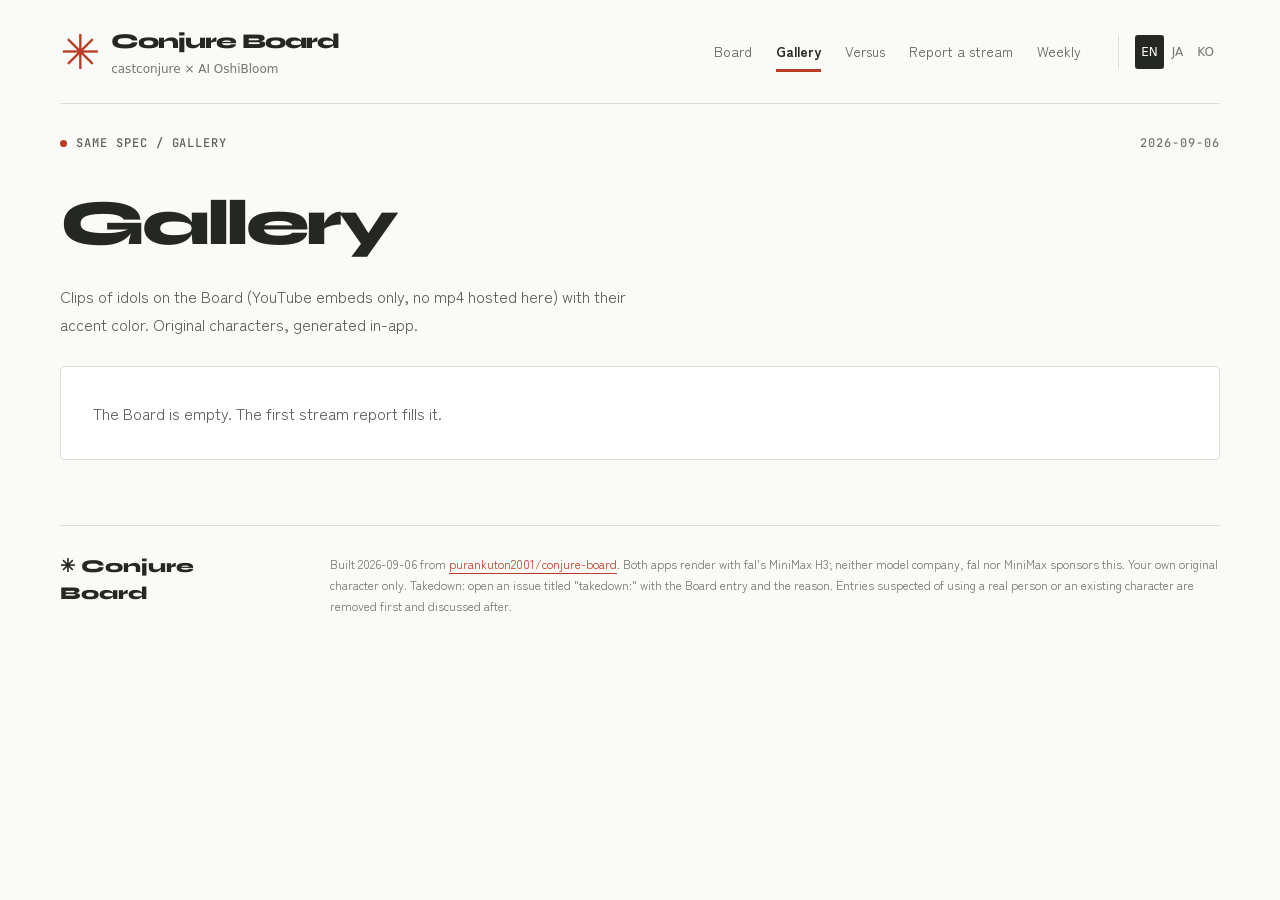
==== gallery.html @ 4c69f5da "Publish 2026-09-06 from same-spec 59777e3" ====
<!doctype html><html lang="en"><head><meta charset="utf-8"><meta name="viewport" content="width=device-width,initial-scale=1">
<title>Gallery · Conjure Board</title>
<link rel="stylesheet" href="https://fonts.googleapis.com/css2?family=Zen+Kaku+Gothic+New:wght@400;500;700&family=Syne:wght@600;800&family=JetBrains+Mono:wght@400;600&display=swap">
<link rel="stylesheet" href="assets/style.css"></head><body class="page-gallery"><a class="skip-link" href="#main"><span data-l="en" class="on">Skip to content</span><span data-l="ja">本文へ移動</span><span data-l="ko">본문으로 이동</span></a><div class="wrap">
<header class="top"><a class="brand" href="./"><span class="brand-mark" aria-hidden="true">✳</span><span>Conjure Board<small>castconjure × AI OshiBloom</small></span></a>
<nav class="main" aria-label="Main navigation"><a href="index.html"><span data-l="en" class="on">Board</span><span data-l="ja">Board</span><span data-l="ko">Board</span></a><a href="gallery.html" aria-current="page"><span data-l="en" class="on">Gallery</span><span data-l="ja">ギャラリー</span><span data-l="ko">갤러리</span></a><a href="versus.html"><span data-l="en" class="on">Versus</span><span data-l="ja">対決</span><span data-l="ko">대결</span></a><a href="report.html"><span data-l="en" class="on">Report a stream</span><span data-l="ja">配信を報告</span><span data-l="ko">방송 보고</span></a><a href="weekly.html"><span data-l="en" class="on">Weekly</span><span data-l="ja">週次</span><span data-l="ko">주간</span></a></nav>
<div class="lang" role="group" aria-label="Language"><button data-set="en" aria-pressed="true">EN</button><button data-set="ja">JA</button><button data-set="ko">KO</button></div></header>
<main id="main"><div class="page-label"><span class="status-dot" aria-hidden="true"></span> SAME SPEC / GALLERY<span class="edition">2026-09-06</span></div><h1>Gallery</h1><p class="lede">Clips of idols on the Board (YouTube embeds only, no mp4 hosted here) with their accent color. Original characters, generated in-app.</p><div class="empty"><span data-l="en" class="on">The Board is empty. The first stream report fills it.</span><span data-l="ja">Board はまだ空です。最初の stream report で埋まります。</span><span data-l="ko">Board가 아직 비어 있습니다. 첫 stream report로 채워집니다.</span></div></main>
<footer><a class="footer-brand" href="./">✳ Conjure Board</a><div>Built 2026-09-06 from <a href="https://github.com/purankuton2001/conjure-board">purankuton2001/conjure-board</a>. Both apps render with fal's MiniMax H3; neither model company, fal nor MiniMax sponsors this. Your own original character only. <span data-l="en" class="on">Takedown: open an issue titled &quot;takedown:&quot; with the Board entry and the reason. Entries suspected of using a real person or an existing character are removed first and discussed after.</span><span data-l="ja">取り下げ：Board の項目と理由を書いた「takedown:」issue を開いてください。実在人物や既存キャラの疑いがある項目は先に外し、議論は後で行います。</span><span data-l="ko">삭제 요청: Board 항목과 이유를 적은 &quot;takedown:&quot; 이슈를 열어 주세요. 실제 인물이나 기존 캐릭터 의심 항목은 먼저 내리고 나중에 논의합니다.</span></div></footer>
</div><script>
(function(){var k='same-spec-lang',L=Object.keys({"en":{"board":"Board","gallery":"Gallery","versus":"Versus","report":"Report a stream","weekly":"Weekly","tagline":"Two apps · one experiment · one Board","streamer":"Streamer","idol":"Idol","app":"App","streams":"Streams","reactions":"Reactions","views":"Views","median":"Median latency","tier":"Tier","month":"Month","reports":"Reports","cost":"Cost","emptyBoard":"The Board is empty. The first stream report fills it.","primaryNote":"Reactions are the primary metric: every reaction costs about $0.25 to generate, so it is hard to inflate. Views are the public applause.","monthly":"Monthly totals by app","tiers":"Tiers","encore":"Encore of the month","pending":"pending review","takedown":"Takedown: open an issue titled \"takedown:\" with the Board entry and the reason. Entries suspected of using a real person or an existing character are removed first and discussed after.","skip":"Skip to content","explore":"Explore the experiment","experimentNote":"One specification. Two open-source AI VTuber apps.","acceptedOnly":"Reviewed streams only","firstStage":"The stage is yours.","noMonthly":"Monthly totals will appear after the first accepted stream."},"ja":{"board":"Board","gallery":"ギャラリー","versus":"対決","report":"配信を報告","weekly":"週次","tagline":"2 つのアプリ · 1 つの実験 · 1 つの Board","streamer":"配信者","idol":"推し","app":"アプリ","streams":"配信","reactions":"反応数","views":"再生数","median":"中央値レイテンシ","tier":"ティア","month":"月","reports":"報告","cost":"費用","emptyBoard":"Board はまだ空です。最初の stream report で埋まります。","primaryNote":"主指標は反応数。反応 1 本の生成に約 $0.25 かかるので水増ししにくい。再生数は外向きの称賛。","monthly":"月別・アプリ別の合計","tiers":"ティア","encore":"今月の Encore","pending":"確認待ち","takedown":"取り下げ：Board の項目と理由を書いた「takedown:」issue を開いてください。実在人物や既存キャラの疑いがある項目は先に外し、議論は後で行います。","skip":"本文へ移動","explore":"実験について見る","experimentNote":"同じ仕様書から生まれた、2つのオープンソース AI VTuber アプリ。","acceptedOnly":"確認済みの配信を掲載","firstStage":"最初のステージは、あなたから。","noMonthly":"最初の配信が承認されると、月別の集計が表示されます。"},"ko":{"board":"Board","gallery":"갤러리","versus":"대결","report":"방송 보고","weekly":"주간","tagline":"앱 2개 · 실험 1개 · Board 1개","streamer":"스트리머","idol":"아이돌","app":"앱","streams":"방송","reactions":"반응 수","views":"조회수","median":"중앙값 지연","tier":"티어","month":"월","reports":"보고","cost":"비용","emptyBoard":"Board가 아직 비어 있습니다. 첫 stream report로 채워집니다.","primaryNote":"주요 지표는 반응 수입니다. 반응 1개 생성에 약 $0.25가 들어 부풀리기 어렵습니다. 조회수는 외부의 박수입니다.","monthly":"월별·앱별 합계","tiers":"티어","encore":"이달의 Encore","pending":"검토 대기","takedown":"삭제 요청: Board 항목과 이유를 적은 \"takedown:\" 이슈를 열어 주세요. 실제 인물이나 기존 캐릭터 의심 항목은 먼저 내리고 나중에 논의합니다.","skip":"본문으로 이동","explore":"실험 살펴보기","experimentNote":"하나의 명세서. 두 개의 오픈 소스 AI VTuber 앱.","acceptedOnly":"검토된 방송만 표시","firstStage":"첫 무대의 주인공이 되어보세요.","noMonthly":"첫 방송이 승인되면 월별 합계가 표시됩니다."}});function set(l){if(L.indexOf(l)<0)l='en';document.documentElement.lang=l;try{localStorage.setItem(k,l)}catch(e){}document.querySelectorAll('[data-l]').forEach(function(e){e.classList.toggle('on',e.dataset.l===l)});document.querySelectorAll('[data-set]').forEach(function(b){b.setAttribute('aria-pressed',b.dataset.set===l)})}
var s=null;try{s=localStorage.getItem(k)}catch(e){}if(!s){var n=(navigator.language||'en').slice(0,2);s=L.indexOf(n)>=0?n:'en'}set(s);document.querySelectorAll('[data-set]').forEach(function(b){b.addEventListener('click',function(){set(b.dataset.set)})})})();
</script></body></html>
---- assets/style.css ----
:root{--bg:#fafaf8;--panel:#fff;--panel-2:#f0f0eb;--ink:#252722;--ink-2:#5c6058;--mut:#72766e;--line:#dddfd7;--acc:#b93c24;--acc-ink:#fff;--acc-soft:#f9ebe5;--ok:#3e7151;--warn:#986318;--pink:#9e4687;--gold:#846323;color-scheme:light}
*{box-sizing:border-box}html{scroll-behavior:smooth}body{margin:0;background:var(--bg);color:var(--ink);font:16px/1.75 "Zen Kaku Gothic New","Hiragino Sans","Noto Sans JP","Noto Sans KR",system-ui,sans-serif}a{color:var(--acc);text-underline-offset:4px}a:hover{color:var(--ink)}button,a{-webkit-tap-highlight-color:transparent}a:focus-visible,button:focus-visible{outline:3px solid var(--acc);outline-offset:5px}.wrap{max-width:1256px;margin:0 auto;padding:0 48px 36px}.skip-link{position:absolute;top:-80px;left:20px;background:var(--ink);color:white;padding:10px 20px;z-index:10}.skip-link:focus{top:10px}
header.top{display:flex;align-items:center;gap:26px;min-height:104px;border-bottom:1px solid var(--line)}.brand{display:flex;align-items:center;gap:12px;font-family:Syne,system-ui,sans-serif;font-weight:800;font-size:21px;letter-spacing:-.05em;text-decoration:none;color:var(--ink);white-space:nowrap}.brand-mark{font:48px/1 system-ui;color:var(--acc)}.brand small{display:block;font:500 12px/1.6 system-ui;color:var(--mut);letter-spacing:0}.main{display:flex;gap:2px;margin-left:auto}.main a{position:relative;padding:10px 11px;text-decoration:none;color:var(--ink-2);font-size:14px;white-space:nowrap}.main a[aria-current]{color:var(--ink);font-weight:700}.main a[aria-current]:after{content:"";position:absolute;bottom:2px;left:11px;right:11px;height:3px;background:var(--acc)}.main a:hover{background:var(--panel-2)}.lang{display:flex;gap:2px;border-left:1px solid var(--line);padding-left:16px}.lang button{font:500 12px/1.5 system-ui;border:0;background:none;color:var(--mut);padding:8px 6px;cursor:pointer;border-radius:3px}.lang button[aria-pressed=true]{background:var(--ink);color:white}.page-label{display:flex;align-items:center;gap:9px;margin:30px 0 36px;font:500 12px/1.5 "JetBrains Mono",monospace;letter-spacing:.08em;color:var(--ink-2)}.status-dot{width:7px;height:7px;background:var(--acc);border-radius:50%}.edition{margin-left:auto;color:var(--mut)}
h1{font-family:Syne,"Zen Kaku Gothic New",sans-serif;font-size:clamp(36px,5vw,64px);font-weight:800;letter-spacing:-.055em;line-height:1.12;margin:0 0 22px;max-width:950px;text-wrap:balance}.lede{color:var(--ink-2);font-size:16px;max-width:72ch;margin:0 0 28px}.board-intro{display:grid;grid-template-columns:1.25fr 1fr;gap:80px;align-items:center;margin:0 0 40px}.eyebrow{font-size:14px;font-weight:500;margin:0 0 16px;color:var(--ink-2)}.board-intro h1{font-size:clamp(64px,7.5vw,100px);line-height:.98;letter-spacing:-.07em;margin-bottom:22px}.title-star{display:inline-block;color:var(--acc);font-family:system-ui;margin-left:15px;font-size:.75em;vertical-align:top}.title-dot{color:var(--acc)}.board-intro .lede{max-width:49ch;font-size:15px}.hero-actions{display:flex;align-items:center;gap:24px;flex-wrap:wrap}.btn{display:inline-flex;align-items:center;justify-content:space-between;gap:24px;background:var(--acc);color:white;padding:12px 19px;border-radius:4px;text-decoration:none;font-size:14px;font-weight:700;transition:background .15s,transform .15s}.btn:hover{background:var(--ink);color:white;transform:translateY(-2px)}.text-link{font-size:14px;font-weight:700;text-decoration:none}.experiment-card{background:#e9eadf;border:1px solid #d9dccf;border-radius:6px;padding:25px 28px;position:relative;overflow:hidden}.experiment-card:before{content:"";position:absolute;inset:0;background-image:linear-gradient(#56603b0b 1px,transparent 1px),linear-gradient(90deg,#56603b0b 1px,transparent 1px);background-size:25px 25px;pointer-events:none}.experiment-card>*{position:relative}.experiment-top{display:flex;justify-content:space-between;font:12px/1.5 "JetBrains Mono",monospace;letter-spacing:.1em}.app-pair{display:flex;flex-direction:column;align-items:center;justify-content:center;padding:35px 0;font:800 clamp(23px,2.8vw,35px)/1.3 Syne,sans-serif;letter-spacing:-.035em}.pair-cross{font:400 60px/1.15 Syne,sans-serif;color:var(--acc)}.experiment-bottom{border-top:1px solid #cbd0bd;padding-top:17px;display:flex;align-items:center;gap:18px;font-size:14px;color:#545b49}.experiment-bottom a{margin-left:auto;font-size:26px;text-decoration:none}.stats{display:grid;grid-template-columns:repeat(4,1fr);border-block:1px solid var(--line);padding:22px 0;margin-bottom:34px}.stats>div{border-right:1px solid var(--line);padding:0 28px}.stats>div:first-child{padding-left:0}.stats>div:last-child{border-right:0}.stats span{font-size:14px;color:var(--ink-2)}.stats strong{display:block;font:600 34px/1.35 "JetBrains Mono",monospace;margin-top:6px;letter-spacing:-.055em}
h2{font-family:Syne,"Zen Kaku Gothic New",sans-serif;font-size:23px;letter-spacing:-.025em;margin:42px 0 18px;padding-top:23px;border-top:1px solid var(--line);line-height:1.4}h3{font-size:18px;margin:25px 0 10px}.section-heading{display:flex;justify-content:space-between;align-items:center;gap:16px;margin-bottom:17px}.section-heading h2{padding:0;margin:0;border:0}.section-note{font-size:12px;color:var(--mut)}.empty{display:flex;align-items:center;gap:24px;border:1px solid var(--line);background:var(--panel);border-radius:5px;padding:32px;color:var(--ink-2)}.empty-symbol{font:52px/1 system-ui;color:#9ba58b}.empty strong{font-size:18px;color:var(--ink)}.empty p{font-size:14px;margin:5px 0 0}.empty .text-link{margin-left:auto;white-space:nowrap}.quiet-state{background:var(--panel-2);border-radius:4px;padding:18px 22px;color:var(--ink-2);font-size:14px}.mut{color:var(--mut);font-size:14px}.tbl{overflow-x:auto;border:1px solid var(--line);border-radius:5px;background:var(--panel);margin:18px 0 25px}table{width:100%;border-collapse:collapse;font-size:14px}th,td{text-align:left;padding:15px 18px;border-bottom:1px solid var(--line);vertical-align:top}th{font-size:12px;font-weight:600;letter-spacing:.04em;color:var(--ink-2);background:var(--panel-2);white-space:nowrap}tbody tr:last-child td{border-bottom:0}tbody tr:hover{background:#fafaf6}td.num,th.num{text-align:right;font-variant-numeric:tabular-nums;white-space:nowrap}td.num{font-family:"JetBrains Mono",monospace;font-size:13px}.pill{display:inline-block;font-size:12px;padding:2px 9px;border-radius:4px;border:1px solid var(--line);color:var(--ink-2);margin:2px 4px 2px 0;white-space:nowrap}.pill.castconjure{background:var(--acc-soft);border-color:transparent;color:var(--acc)}.pill.ai-oshibloom{background:#f5eaf1;border-color:transparent;color:var(--pink)}.pill.tier{color:var(--gold);background:#f9f3df;border-color:transparent}.pill.pin{background:var(--acc-soft);border-color:transparent}
.tiers{display:grid;grid-template-columns:1fr 1fr;gap:16px}.tier{display:grid;grid-template-columns:34px 1fr;gap:12px;background:var(--panel);border:1px solid var(--line);border-radius:5px;padding:25px;font-size:14px}.tier-number{font:500 13px/1.7 "JetBrains Mono",monospace;color:var(--acc)}.tier .name{font-family:Syne,sans-serif;font-weight:800;font-size:20px;line-height:1.4}.tier .name small{display:block;font:400 13px/1.6 "Zen Kaku Gothic New",system-ui;color:var(--mut);margin-top:3px}.tier>div:last-child{grid-column:2;color:var(--ink-2)}.tier b{font-size:12px;color:var(--ink);text-transform:uppercase;margin-right:6px}.grid{display:grid;grid-template-columns:repeat(auto-fit,minmax(min(100%,300px),1fr));gap:22px}.card{background:var(--panel);border:1px solid var(--line);border-top:3px solid var(--card-accent,var(--acc));border-radius:5px;padding:25px;font-size:16px}.card>b{display:block;font:800 25px/1.5 Syne,sans-serif;margin-bottom:14px}.card .yt{aspect-ratio:16/9;width:100%;border:0;border-radius:4px;margin:18px 0}.card .mut{font-size:14px}.callout{border-left:3px solid var(--acc);background:var(--acc-soft);padding:18px 22px;border-radius:0 4px 4px 0;margin:24px 0;font-size:14px}.callout.warn{border-left-color:var(--warn);background:#f6f0df}code{font-family:"JetBrains Mono",monospace;background:var(--panel-2);padding:.12em .4em;border-radius:3px;font-size:.85em;overflow-wrap:anywhere}pre{background:var(--ink);color:white;padding:20px;border-radius:5px;overflow-x:auto;font-size:14px;white-space:pre-wrap}pre code{background:none;padding:0;color:inherit}dl.kv{display:grid;grid-template-columns:150px 1fr;gap:0;font-size:16px;border:1px solid var(--line);border-radius:5px;background:var(--panel);padding:8px 24px}dl.kv dt,dl.kv dd{padding:15px 0;border-bottom:1px solid var(--line)}dl.kv dt{font:500 13px/1.9 "JetBrains Mono",monospace;color:var(--ink-2)}dl.kv dd{margin:0}dl.kv dt:nth-last-child(2),dl.kv dd:last-child{border:0}footer{display:grid;grid-template-columns:220px 1fr;gap:50px;color:var(--mut);font-size:12px;border-top:1px solid var(--line);padding-top:27px;margin-top:65px}.footer-brand{font:800 18px/1.5 Syne,sans-serif;text-decoration:none;color:var(--ink)}[data-l]{display:none}[data-l].on{display:inline}
@media(min-width:1000px){.page-board .board-intro{min-height:375px}}@media(max-width:1050px){.wrap{padding-inline:28px}header.top{flex-wrap:wrap;gap:12px;padding:20px 0}.main{order:3;width:100%;margin:0}.lang{margin-left:auto}.board-intro{gap:35px}.brand small{font-size:12px}}@media(max-width:650px){.wrap{padding-inline:20px}header.top{padding-top:16px}.brand{font-size:18px}.brand-mark{font-size:36px}.lang{padding-left:8px}.main{justify-content:space-between;gap:0}.main a{font-size:12px;padding:10px 5px;white-space:normal}.main a[aria-current]:after{left:5px;right:5px}.page-label{margin:22px 0 27px;font-size:12px}.board-intro{grid-template-columns:1fr;gap:26px;margin-bottom:28px}.board-intro h1{font-size:70px}.board-intro .lede{font-size:16px}.experiment-card{padding:20px}.app-pair{padding:24px 0;font-size:29px}.stats{grid-template-columns:1fr 1fr;gap:24px 0}.stats>div{padding:0 18px}.stats>div:nth-child(odd){padding-left:0}.stats>div:nth-child(2){border:0}.stats strong{font-size:29px}.empty{flex-wrap:wrap;gap:14px;padding:23px}.empty-symbol{font-size:35px}.empty>div{flex:1;min-width:180px}.empty .text-link{margin:6px 0 0}.tiers{grid-template-columns:1fr}.tier{padding:22px}th,td{padding:12px 14px}.section-note{font-size:12px;text-align:right}dl.kv{grid-template-columns:1fr;padding:10px 20px}dl.kv dt{border:0;padding:12px 0 0}dl.kv dd{padding:4px 0 14px}footer{grid-template-columns:1fr;gap:15px;margin-top:45px}h1{font-size:36px}h2{font-size:22px}}
@media(prefers-reduced-motion:reduce){html{scroll-behavior:auto}*,*:before,*:after{transition:none!important}}
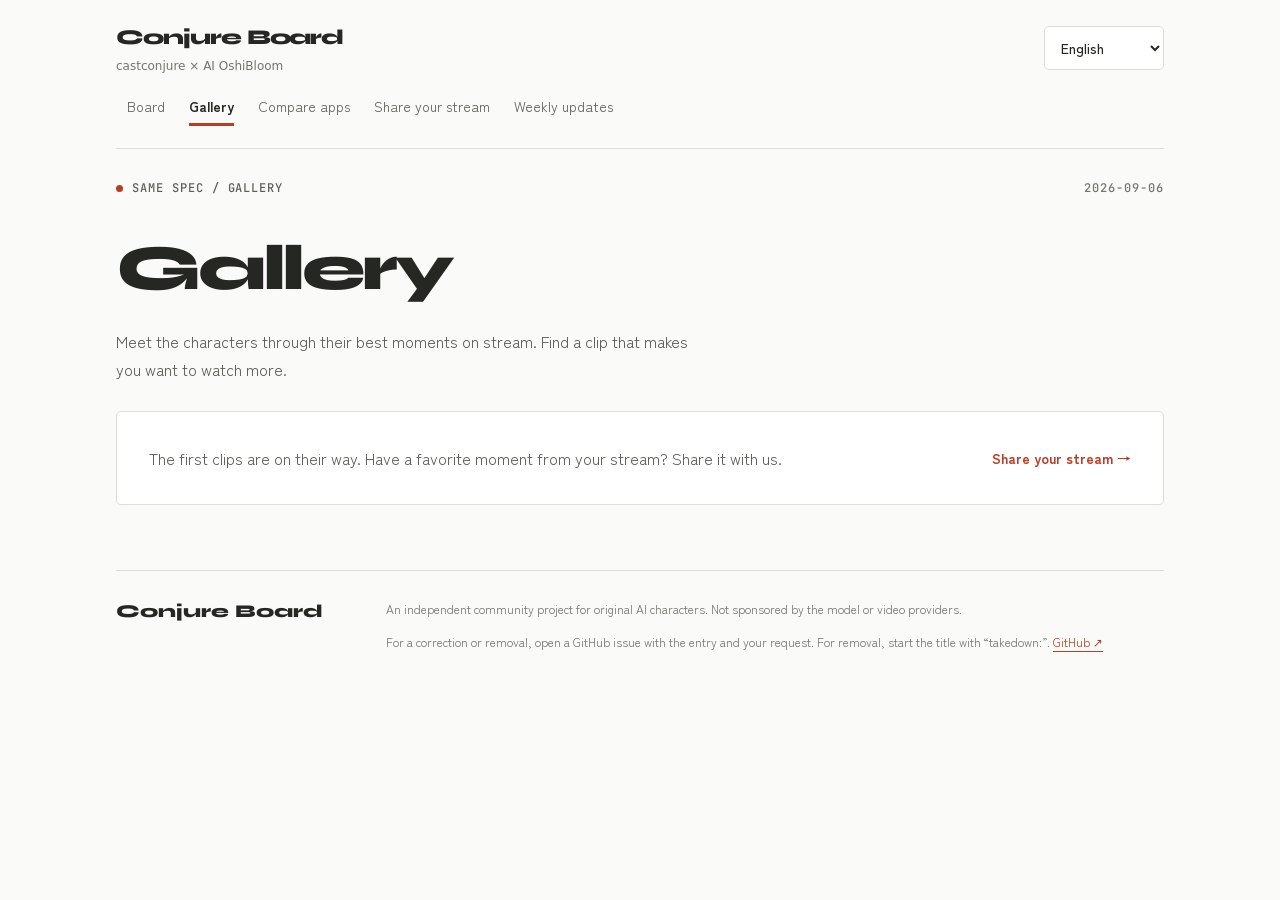
==== commit 7949930d: "Publish 2026-09-06 from same-spec bc55cb6" ====
--- a/gallery.html
+++ b/gallery.html
@@ -1,13 +1,10 @@
 <!doctype html><html lang="en"><head><meta charset="utf-8"><meta name="viewport" content="width=device-width,initial-scale=1">
 <title>Gallery · Conjure Board</title>
 <link rel="stylesheet" href="https://fonts.googleapis.com/css2?family=Zen+Kaku+Gothic+New:wght@400;500;700&family=Syne:wght@600;800&family=JetBrains+Mono:wght@400;600&display=swap">
-<link rel="stylesheet" href="assets/style.css"></head><body class="page-gallery"><a class="skip-link" href="#main"><span data-l="en" class="on">Skip to content</span><span data-l="ja">本文へ移動</span><span data-l="ko">본문으로 이동</span></a><div class="wrap">
-<header class="top"><a class="brand" href="./"><span class="brand-mark" aria-hidden="true">✳</span><span>Conjure Board<small>castconjure × AI OshiBloom</small></span></a>
-<nav class="main" aria-label="Main navigation"><a href="index.html"><span data-l="en" class="on">Board</span><span data-l="ja">Board</span><span data-l="ko">Board</span></a><a href="gallery.html" aria-current="page"><span data-l="en" class="on">Gallery</span><span data-l="ja">ギャラリー</span><span data-l="ko">갤러리</span></a><a href="versus.html"><span data-l="en" class="on">Versus</span><span data-l="ja">対決</span><span data-l="ko">대결</span></a><a href="report.html"><span data-l="en" class="on">Report a stream</span><span data-l="ja">配信を報告</span><span data-l="ko">방송 보고</span></a><a href="weekly.html"><span data-l="en" class="on">Weekly</span><span data-l="ja">週次</span><span data-l="ko">주간</span></a></nav>
-<div class="lang" role="group" aria-label="Language"><button data-set="en" aria-pressed="true">EN</button><button data-set="ja">JA</button><button data-set="ko">KO</button></div></header>
-<main id="main"><div class="page-label"><span class="status-dot" aria-hidden="true"></span> SAME SPEC / GALLERY<span class="edition">2026-09-06</span></div><h1>Gallery</h1><p class="lede">Clips of idols on the Board (YouTube embeds only, no mp4 hosted here) with their accent color. Original characters, generated in-app.</p><div class="empty"><span data-l="en" class="on">The Board is empty. The first stream report fills it.</span><span data-l="ja">Board はまだ空です。最初の stream report で埋まります。</span><span data-l="ko">Board가 아직 비어 있습니다. 첫 stream report로 채워집니다.</span></div></main>
-<footer><a class="footer-brand" href="./">✳ Conjure Board</a><div>Built 2026-09-06 from <a href="https://github.com/purankuton2001/conjure-board">purankuton2001/conjure-board</a>. Both apps render with fal's MiniMax H3; neither model company, fal nor MiniMax sponsors this. Your own original character only. <span data-l="en" class="on">Takedown: open an issue titled &quot;takedown:&quot; with the Board entry and the reason. Entries suspected of using a real person or an existing character are removed first and discussed after.</span><span data-l="ja">取り下げ：Board の項目と理由を書いた「takedown:」issue を開いてください。実在人物や既存キャラの疑いがある項目は先に外し、議論は後で行います。</span><span data-l="ko">삭제 요청: Board 항목과 이유를 적은 &quot;takedown:&quot; 이슈를 열어 주세요. 실제 인물이나 기존 캐릭터 의심 항목은 먼저 내리고 나중에 논의합니다.</span></div></footer>
-</div><script>
-(function(){var k='same-spec-lang',L=Object.keys({"en":{"board":"Board","gallery":"Gallery","versus":"Versus","report":"Report a stream","weekly":"Weekly","tagline":"Two apps · one experiment · one Board","streamer":"Streamer","idol":"Idol","app":"App","streams":"Streams","reactions":"Reactions","views":"Views","median":"Median latency","tier":"Tier","month":"Month","reports":"Reports","cost":"Cost","emptyBoard":"The Board is empty. The first stream report fills it.","primaryNote":"Reactions are the primary metric: every reaction costs about $0.25 to generate, so it is hard to inflate. Views are the public applause.","monthly":"Monthly totals by app","tiers":"Tiers","encore":"Encore of the month","pending":"pending review","takedown":"Takedown: open an issue titled \"takedown:\" with the Board entry and the reason. Entries suspected of using a real person or an existing character are removed first and discussed after.","skip":"Skip to content","explore":"Explore the experiment","experimentNote":"One specification. Two open-source AI VTuber apps.","acceptedOnly":"Reviewed streams only","firstStage":"The stage is yours.","noMonthly":"Monthly totals will appear after the first accepted stream."},"ja":{"board":"Board","gallery":"ギャラリー","versus":"対決","report":"配信を報告","weekly":"週次","tagline":"2 つのアプリ · 1 つの実験 · 1 つの Board","streamer":"配信者","idol":"推し","app":"アプリ","streams":"配信","reactions":"反応数","views":"再生数","median":"中央値レイテンシ","tier":"ティア","month":"月","reports":"報告","cost":"費用","emptyBoard":"Board はまだ空です。最初の stream report で埋まります。","primaryNote":"主指標は反応数。反応 1 本の生成に約 $0.25 かかるので水増ししにくい。再生数は外向きの称賛。","monthly":"月別・アプリ別の合計","tiers":"ティア","encore":"今月の Encore","pending":"確認待ち","takedown":"取り下げ：Board の項目と理由を書いた「takedown:」issue を開いてください。実在人物や既存キャラの疑いがある項目は先に外し、議論は後で行います。","skip":"本文へ移動","explore":"実験について見る","experimentNote":"同じ仕様書から生まれた、2つのオープンソース AI VTuber アプリ。","acceptedOnly":"確認済みの配信を掲載","firstStage":"最初のステージは、あなたから。","noMonthly":"最初の配信が承認されると、月別の集計が表示されます。"},"ko":{"board":"Board","gallery":"갤러리","versus":"대결","report":"방송 보고","weekly":"주간","tagline":"앱 2개 · 실험 1개 · Board 1개","streamer":"스트리머","idol":"아이돌","app":"앱","streams":"방송","reactions":"반응 수","views":"조회수","median":"중앙값 지연","tier":"티어","month":"월","reports":"보고","cost":"비용","emptyBoard":"Board가 아직 비어 있습니다. 첫 stream report로 채워집니다.","primaryNote":"주요 지표는 반응 수입니다. 반응 1개 생성에 약 $0.25가 들어 부풀리기 어렵습니다. 조회수는 외부의 박수입니다.","monthly":"월별·앱별 합계","tiers":"티어","encore":"이달의 Encore","pending":"검토 대기","takedown":"삭제 요청: Board 항목과 이유를 적은 \"takedown:\" 이슈를 열어 주세요. 실제 인물이나 기존 캐릭터 의심 항목은 먼저 내리고 나중에 논의합니다.","skip":"본문으로 이동","explore":"실험 살펴보기","experimentNote":"하나의 명세서. 두 개의 오픈 소스 AI VTuber 앱.","acceptedOnly":"검토된 방송만 표시","firstStage":"첫 무대의 주인공이 되어보세요.","noMonthly":"첫 방송이 승인되면 월별 합계가 표시됩니다."}});function set(l){if(L.indexOf(l)<0)l='en';document.documentElement.lang=l;try{localStorage.setItem(k,l)}catch(e){}document.querySelectorAll('[data-l]').forEach(function(e){e.classList.toggle('on',e.dataset.l===l)});document.querySelectorAll('[data-set]').forEach(function(b){b.setAttribute('aria-pressed',b.dataset.set===l)})}
-var s=null;try{s=localStorage.getItem(k)}catch(e){}if(!s){var n=(navigator.language||'en').slice(0,2);s=L.indexOf(n)>=0?n:'en'}set(s);document.querySelectorAll('[data-set]').forEach(function(b){b.addEventListener('click',function(){set(b.dataset.set)})})})();
-</script></body></html>+<link rel="stylesheet" href="assets/style.css?v=164feaf885fa"></head><body class="page-gallery"><a class="skip-link" href="#main"><span data-l="en" class="on">Skip to content</span><span data-l="ja">本文へ移動</span><span data-l="ko">본문으로 이동</span><span data-l="zh-Hans">跳转到正文</span><span data-l="zh-Hant">跳至主要內容</span></a><div class="wrap">
+<header class="top"><a class="brand" href="./"><span>Conjure Board<small>castconjure × AI OshiBloom</small></span></a>
+<nav class="main" aria-label="Main navigation"><a href="index.html"><span data-l="en" class="on">Board</span><span data-l="ja">Board</span><span data-l="ko">Board</span><span data-l="zh-Hans">榜单</span><span data-l="zh-Hant">榜單</span></a><a href="gallery.html" aria-current="page"><span data-l="en" class="on">Gallery</span><span data-l="ja">ギャラリー</span><span data-l="ko">갤러리</span><span data-l="zh-Hans">画廊</span><span data-l="zh-Hant">藝廊</span></a><a href="versus.html"><span data-l="en" class="on">Compare apps</span><span data-l="ja">アプリを比べる</span><span data-l="ko">앱 비교</span><span data-l="zh-Hans">比较应用</span><span data-l="zh-Hant">比較應用程式</span></a><a href="report.html"><span data-l="en" class="on">Share your stream</span><span data-l="ja">配信を紹介する</span><span data-l="ko">방송 소개하기</span><span data-l="zh-Hans">分享直播</span><span data-l="zh-Hant">分享直播</span></a><a href="weekly.html"><span data-l="en" class="on">Weekly updates</span><span data-l="ja">今週のようす</span><span data-l="ko">주간 소식</span><span data-l="zh-Hans">每周动态</span><span data-l="zh-Hant">每週動態</span></a></nav>
+<div class="lang"><select data-language-select aria-label="Language"><option value="en" lang="en" selected>English</option><option value="ja" lang="ja">日本語</option><option value="ko" lang="ko">한국어</option><option value="zh-Hans" lang="zh-Hans">简体中文</option><option value="zh-Hant" lang="zh-Hant">繁體中文</option></select></div></header>
+<main id="main"><div class="page-label"><span class="status-dot" aria-hidden="true"></span> SAME SPEC / GALLERY<span class="edition">2026-09-06</span></div><h1><span data-l="en" class="on">Gallery</span><span data-l="ja">ギャラリー</span><span data-l="ko">갤러리</span><span data-l="zh-Hans">画廊</span><span data-l="zh-Hant">藝廊</span></h1><p class="lede"><span data-l="en" class="on">Meet the characters through their best moments on stream. Find a clip that makes you want to watch more.</span><span data-l="ja">表情やしぐさ、コメントへの返事。配信のワンシーンから、気になるキャラクターを見つけてください。</span><span data-l="ko">표정과 몸짓, 채팅에 대한 대답. 방송 속 한 장면에서 마음에 드는 캐릭터를 만나보세요.</span><span data-l="zh-Hans">表情、动作，还有对弹幕的回应。从直播片段中，发现你喜欢的角色。</span><span data-l="zh-Hant">表情、動作，還有對聊天室的回應。從直播片段中，發現你喜歡的角色。</span></p><div class="empty"><span data-l="en" class="on">The first clips are on their way. Have a favorite moment from your stream? Share it with us.</span><span data-l="ja">クリップはこれから集まります。あなたの配信のお気に入りの場面も、ぜひ紹介してください。</span><span data-l="ko">첫 클립을 기다리고 있어요. 내 방송에서 좋아하는 장면도 소개해 주세요.</span><span data-l="zh-Hans">精彩片段正在征集中，也欢迎分享你直播中喜欢的瞬间。</span><span data-l="zh-Hant">精彩片段正在徵集中，也歡迎分享你直播中喜歡的瞬間。</span> <a class="text-link" href="report.html"><span data-l="en" class="on">Share your stream</span><span data-l="ja">配信を紹介する</span><span data-l="ko">방송 소개하기</span><span data-l="zh-Hans">分享直播</span><span data-l="zh-Hant">分享直播</span> →</a></div></main>
+<footer><a class="footer-brand" href="./">Conjure Board</a><div><span data-l="en" class="on">An independent community project for original AI characters. Not sponsored by the model or video providers.</span><span data-l="ja">オリジナルの AI キャラクターを紹介する、有志のプロジェクトです。モデル・映像生成サービス各社によるスポンサー企画ではありません。</span><span data-l="ko">오리지널 AI 캐릭터를 소개하는 독립 커뮤니티 프로젝트입니다. 모델·영상 서비스 업체의 후원을 받지 않습니다.</span><span data-l="zh-Hans">这是一个介绍原创 AI 角色的独立社区项目，未受模型或视频服务商赞助。</span><span data-l="zh-Hant">這是一個介紹原創 AI 角色的獨立社群專案，未受模型或影片服務商贊助。</span><p><span data-l="en" class="on">For a correction or removal, open a GitHub issue with the entry and your request. For removal, start the title with “takedown:”.</span><span data-l="ja">掲載内容の修正・取り下げは、対象のページとご希望を添えて GitHub からご連絡ください。取り下げの場合は件名を「takedown:」で始めてください。</span><span data-l="ko">수정이나 삭제는 해당 페이지와 요청 내용을 GitHub에 남겨주세요. 삭제 요청 제목은 “takedown:”으로 시작해 주세요.</span><span data-l="zh-Hans">如需修改或下架，请通过 GitHub 提供相关页面和请求内容。下架请求标题请以“takedown:”开头。</span><span data-l="zh-Hant">如需修改或下架，請透過 GitHub 提供相關頁面和請求內容。下架請求標題請以「takedown:」開頭。</span> <a href="https://github.com/purankuton2001/conjure-board/issues/new">GitHub ↗</a></p></div></footer>
+</div><script type="module" src="assets/language.js?v=164feaf885fa"></script></body></html>
--- a/assets/style.css
+++ b/assets/style.css
@@ -1,8 +1,27 @@
 :root{--bg:#fafaf8;--panel:#fff;--panel-2:#f0f0eb;--ink:#252722;--ink-2:#5c6058;--mut:#72766e;--line:#dddfd7;--acc:#b93c24;--acc-ink:#fff;--acc-soft:#f9ebe5;--ok:#3e7151;--warn:#986318;--pink:#9e4687;--gold:#846323;color-scheme:light}
 *{box-sizing:border-box}html{scroll-behavior:smooth}body{margin:0;background:var(--bg);color:var(--ink);font:16px/1.75 "Zen Kaku Gothic New","Hiragino Sans","Noto Sans JP","Noto Sans KR",system-ui,sans-serif}a{color:var(--acc);text-underline-offset:4px}a:hover{color:var(--ink)}button,a{-webkit-tap-highlight-color:transparent}a:focus-visible,button:focus-visible{outline:3px solid var(--acc);outline-offset:5px}.wrap{max-width:1256px;margin:0 auto;padding:0 48px 36px}.skip-link{position:absolute;top:-80px;left:20px;background:var(--ink);color:white;padding:10px 20px;z-index:10}.skip-link:focus{top:10px}
-header.top{display:flex;align-items:center;gap:26px;min-height:104px;border-bottom:1px solid var(--line)}.brand{display:flex;align-items:center;gap:12px;font-family:Syne,system-ui,sans-serif;font-weight:800;font-size:21px;letter-spacing:-.05em;text-decoration:none;color:var(--ink);white-space:nowrap}.brand-mark{font:48px/1 system-ui;color:var(--acc)}.brand small{display:block;font:500 12px/1.6 system-ui;color:var(--mut);letter-spacing:0}.main{display:flex;gap:2px;margin-left:auto}.main a{position:relative;padding:10px 11px;text-decoration:none;color:var(--ink-2);font-size:14px;white-space:nowrap}.main a[aria-current]{color:var(--ink);font-weight:700}.main a[aria-current]:after{content:"";position:absolute;bottom:2px;left:11px;right:11px;height:3px;background:var(--acc)}.main a:hover{background:var(--panel-2)}.lang{display:flex;gap:2px;border-left:1px solid var(--line);padding-left:16px}.lang button{font:500 12px/1.5 system-ui;border:0;background:none;color:var(--mut);padding:8px 6px;cursor:pointer;border-radius:3px}.lang button[aria-pressed=true]{background:var(--ink);color:white}.page-label{display:flex;align-items:center;gap:9px;margin:30px 0 36px;font:500 12px/1.5 "JetBrains Mono",monospace;letter-spacing:.08em;color:var(--ink-2)}.status-dot{width:7px;height:7px;background:var(--acc);border-radius:50%}.edition{margin-left:auto;color:var(--mut)}
-h1{font-family:Syne,"Zen Kaku Gothic New",sans-serif;font-size:clamp(36px,5vw,64px);font-weight:800;letter-spacing:-.055em;line-height:1.12;margin:0 0 22px;max-width:950px;text-wrap:balance}.lede{color:var(--ink-2);font-size:16px;max-width:72ch;margin:0 0 28px}.board-intro{display:grid;grid-template-columns:1.25fr 1fr;gap:80px;align-items:center;margin:0 0 40px}.eyebrow{font-size:14px;font-weight:500;margin:0 0 16px;color:var(--ink-2)}.board-intro h1{font-size:clamp(64px,7.5vw,100px);line-height:.98;letter-spacing:-.07em;margin-bottom:22px}.title-star{display:inline-block;color:var(--acc);font-family:system-ui;margin-left:15px;font-size:.75em;vertical-align:top}.title-dot{color:var(--acc)}.board-intro .lede{max-width:49ch;font-size:15px}.hero-actions{display:flex;align-items:center;gap:24px;flex-wrap:wrap}.btn{display:inline-flex;align-items:center;justify-content:space-between;gap:24px;background:var(--acc);color:white;padding:12px 19px;border-radius:4px;text-decoration:none;font-size:14px;font-weight:700;transition:background .15s,transform .15s}.btn:hover{background:var(--ink);color:white;transform:translateY(-2px)}.text-link{font-size:14px;font-weight:700;text-decoration:none}.experiment-card{background:#e9eadf;border:1px solid #d9dccf;border-radius:6px;padding:25px 28px;position:relative;overflow:hidden}.experiment-card:before{content:"";position:absolute;inset:0;background-image:linear-gradient(#56603b0b 1px,transparent 1px),linear-gradient(90deg,#56603b0b 1px,transparent 1px);background-size:25px 25px;pointer-events:none}.experiment-card>*{position:relative}.experiment-top{display:flex;justify-content:space-between;font:12px/1.5 "JetBrains Mono",monospace;letter-spacing:.1em}.app-pair{display:flex;flex-direction:column;align-items:center;justify-content:center;padding:35px 0;font:800 clamp(23px,2.8vw,35px)/1.3 Syne,sans-serif;letter-spacing:-.035em}.pair-cross{font:400 60px/1.15 Syne,sans-serif;color:var(--acc)}.experiment-bottom{border-top:1px solid #cbd0bd;padding-top:17px;display:flex;align-items:center;gap:18px;font-size:14px;color:#545b49}.experiment-bottom a{margin-left:auto;font-size:26px;text-decoration:none}.stats{display:grid;grid-template-columns:repeat(4,1fr);border-block:1px solid var(--line);padding:22px 0;margin-bottom:34px}.stats>div{border-right:1px solid var(--line);padding:0 28px}.stats>div:first-child{padding-left:0}.stats>div:last-child{border-right:0}.stats span{font-size:14px;color:var(--ink-2)}.stats strong{display:block;font:600 34px/1.35 "JetBrains Mono",monospace;margin-top:6px;letter-spacing:-.055em}
-h2{font-family:Syne,"Zen Kaku Gothic New",sans-serif;font-size:23px;letter-spacing:-.025em;margin:42px 0 18px;padding-top:23px;border-top:1px solid var(--line);line-height:1.4}h3{font-size:18px;margin:25px 0 10px}.section-heading{display:flex;justify-content:space-between;align-items:center;gap:16px;margin-bottom:17px}.section-heading h2{padding:0;margin:0;border:0}.section-note{font-size:12px;color:var(--mut)}.empty{display:flex;align-items:center;gap:24px;border:1px solid var(--line);background:var(--panel);border-radius:5px;padding:32px;color:var(--ink-2)}.empty-symbol{font:52px/1 system-ui;color:#9ba58b}.empty strong{font-size:18px;color:var(--ink)}.empty p{font-size:14px;margin:5px 0 0}.empty .text-link{margin-left:auto;white-space:nowrap}.quiet-state{background:var(--panel-2);border-radius:4px;padding:18px 22px;color:var(--ink-2);font-size:14px}.mut{color:var(--mut);font-size:14px}.tbl{overflow-x:auto;border:1px solid var(--line);border-radius:5px;background:var(--panel);margin:18px 0 25px}table{width:100%;border-collapse:collapse;font-size:14px}th,td{text-align:left;padding:15px 18px;border-bottom:1px solid var(--line);vertical-align:top}th{font-size:12px;font-weight:600;letter-spacing:.04em;color:var(--ink-2);background:var(--panel-2);white-space:nowrap}tbody tr:last-child td{border-bottom:0}tbody tr:hover{background:#fafaf6}td.num,th.num{text-align:right;font-variant-numeric:tabular-nums;white-space:nowrap}td.num{font-family:"JetBrains Mono",monospace;font-size:13px}.pill{display:inline-block;font-size:12px;padding:2px 9px;border-radius:4px;border:1px solid var(--line);color:var(--ink-2);margin:2px 4px 2px 0;white-space:nowrap}.pill.castconjure{background:var(--acc-soft);border-color:transparent;color:var(--acc)}.pill.ai-oshibloom{background:#f5eaf1;border-color:transparent;color:var(--pink)}.pill.tier{color:var(--gold);background:#f9f3df;border-color:transparent}.pill.pin{background:var(--acc-soft);border-color:transparent}
+header.top{display:flex;align-items:center;gap:26px;min-height:104px;border-bottom:1px solid var(--line)}.brand{display:flex;align-items:center;gap:12px;font-family:Syne,system-ui,sans-serif;font-weight:800;font-size:21px;letter-spacing:-.05em;text-decoration:none;color:var(--ink);white-space:nowrap}.brand small{display:block;font:500 12px/1.6 system-ui;color:var(--mut);letter-spacing:0}.main{display:flex;gap:2px;margin-left:auto}.main a{position:relative;padding:10px 11px;text-decoration:none;color:var(--ink-2);font-size:14px;white-space:nowrap}.main a[aria-current]{color:var(--ink);font-weight:700}.main a[aria-current]:after{content:"";position:absolute;bottom:2px;left:11px;right:11px;height:3px;background:var(--acc)}.main a:hover{background:var(--panel-2)}.lang{display:flex;gap:2px;border-left:1px solid var(--line);padding-left:16px}.lang button{font:500 12px/1.5 system-ui;border:0;background:none;color:var(--mut);padding:8px 6px;cursor:pointer;border-radius:3px}.lang button[aria-pressed=true]{background:var(--ink);color:white}.page-label{display:flex;align-items:center;gap:9px;margin:30px 0 36px;font:500 12px/1.5 "JetBrains Mono",monospace;letter-spacing:.08em;color:var(--ink-2)}.status-dot{width:7px;height:7px;background:var(--acc);border-radius:50%}.edition{margin-left:auto;color:var(--mut)}
+h1{font-family:Syne,"Zen Kaku Gothic New",sans-serif;font-size:clamp(36px,5vw,64px);font-weight:800;letter-spacing:-.055em;line-height:1.12;margin:0 0 22px;max-width:950px;text-wrap:balance}.lede{color:var(--ink-2);font-size:16px;max-width:72ch;margin:0 0 28px}.board-intro{display:grid;grid-template-columns:1.25fr 1fr;gap:80px;align-items:center;margin:0 0 40px}.eyebrow{font-size:14px;font-weight:500;margin:0 0 16px;color:var(--ink-2)}.board-intro h1{font-size:clamp(64px,7.5vw,100px);line-height:.98;letter-spacing:-.07em;margin-bottom:22px}.title-dot{color:var(--acc)}.board-intro .lede{max-width:49ch;font-size:16px}.hero-actions{display:flex;align-items:center;gap:24px;flex-wrap:wrap}.btn{display:inline-flex;align-items:center;justify-content:space-between;gap:24px;background:var(--acc);color:white;padding:12px 19px;border-radius:4px;text-decoration:none;font-size:14px;font-weight:700;transition:background .15s,transform .15s}.btn:hover{background:var(--ink);color:white;transform:translateY(-2px)}.text-link{font-size:14px;font-weight:700;text-decoration:none}.experiment-card{background:#e9eadf;border:1px solid #d9dccf;border-radius:6px;padding:25px 28px;position:relative;overflow:hidden}.experiment-card:before{content:"";position:absolute;inset:0;background-image:linear-gradient(#56603b0b 1px,transparent 1px),linear-gradient(90deg,#56603b0b 1px,transparent 1px);background-size:25px 25px;pointer-events:none}.experiment-card>*{position:relative}.experiment-top{display:flex;justify-content:space-between;font:12px/1.5 "JetBrains Mono",monospace;letter-spacing:.1em}.app-pair{display:flex;flex-direction:column;align-items:center;justify-content:center;padding:35px 0;font:800 clamp(23px,2.8vw,35px)/1.3 Syne,sans-serif;letter-spacing:-.035em}.pair-cross{font:400 60px/1.15 Syne,sans-serif;color:var(--acc)}.experiment-bottom{border-top:1px solid #cbd0bd;padding-top:17px;display:flex;align-items:center;gap:18px;font-size:14px;color:#545b49}.experiment-bottom a{margin-left:auto;font-size:26px;text-decoration:none}.stats{display:grid;grid-template-columns:repeat(4,1fr);border-block:1px solid var(--line);padding:22px 0;margin-bottom:34px}.stats>div{border-right:1px solid var(--line);padding:0 28px}.stats>div:first-child{padding-left:0}.stats>div:last-child{border-right:0}.stats span{font-size:14px;color:var(--ink-2)}.stats strong{display:block;font:600 34px/1.35 "JetBrains Mono",monospace;margin-top:6px;letter-spacing:-.055em}
+h2{font-family:Syne,"Zen Kaku Gothic New",sans-serif;font-size:23px;letter-spacing:-.025em;margin:42px 0 18px;padding-top:23px;border-top:1px solid var(--line);line-height:1.4}h3{font-size:18px;margin:25px 0 10px}.section-heading{display:flex;justify-content:space-between;align-items:center;gap:16px;margin-bottom:17px}.section-heading h2{padding:0;margin:0;border:0}.section-note{font-size:12px;color:var(--mut)}.empty{display:flex;align-items:center;gap:24px;border:1px solid var(--line);background:var(--panel);border-radius:5px;padding:32px;color:var(--ink-2)}.empty strong{font-size:18px;color:var(--ink)}.empty p{font-size:14px;margin:5px 0 0}.empty .text-link{margin-left:auto;white-space:nowrap}.quiet-state{background:var(--panel-2);border-radius:4px;padding:18px 22px;color:var(--ink-2);font-size:14px}.mut{color:var(--mut);font-size:14px}.tbl{overflow-x:auto;border:1px solid var(--line);border-radius:5px;background:var(--panel);margin:18px 0 25px}table{width:100%;border-collapse:collapse;font-size:14px}th,td{text-align:left;padding:15px 18px;border-bottom:1px solid var(--line);vertical-align:top}th{font-size:12px;font-weight:600;letter-spacing:.04em;color:var(--ink-2);background:var(--panel-2);white-space:nowrap}tbody tr:last-child td{border-bottom:0}tbody tr:hover{background:#fafaf6}td.num,th.num{text-align:right;font-variant-numeric:tabular-nums;white-space:nowrap}td.num{font-family:"JetBrains Mono",monospace;font-size:13px}.pill{display:inline-block;font-size:12px;padding:2px 9px;border-radius:4px;border:1px solid var(--line);color:var(--ink-2);margin:2px 4px 2px 0;white-space:nowrap}.pill.castconjure{background:var(--acc-soft);border-color:transparent;color:var(--acc)}.pill.ai-oshibloom{background:#f5eaf1;border-color:transparent;color:var(--pink)}.pill.tier{color:var(--gold);background:#f9f3df;border-color:transparent}.pill.pin{background:var(--acc-soft);border-color:transparent}
 .tiers{display:grid;grid-template-columns:1fr 1fr;gap:16px}.tier{display:grid;grid-template-columns:34px 1fr;gap:12px;background:var(--panel);border:1px solid var(--line);border-radius:5px;padding:25px;font-size:14px}.tier-number{font:500 13px/1.7 "JetBrains Mono",monospace;color:var(--acc)}.tier .name{font-family:Syne,sans-serif;font-weight:800;font-size:20px;line-height:1.4}.tier .name small{display:block;font:400 13px/1.6 "Zen Kaku Gothic New",system-ui;color:var(--mut);margin-top:3px}.tier>div:last-child{grid-column:2;color:var(--ink-2)}.tier b{font-size:12px;color:var(--ink);text-transform:uppercase;margin-right:6px}.grid{display:grid;grid-template-columns:repeat(auto-fit,minmax(min(100%,300px),1fr));gap:22px}.card{background:var(--panel);border:1px solid var(--line);border-top:3px solid var(--card-accent,var(--acc));border-radius:5px;padding:25px;font-size:16px}.card>b{display:block;font:800 25px/1.5 Syne,sans-serif;margin-bottom:14px}.card .yt{aspect-ratio:16/9;width:100%;border:0;border-radius:4px;margin:18px 0}.card .mut{font-size:14px}.callout{border-left:3px solid var(--acc);background:var(--acc-soft);padding:18px 22px;border-radius:0 4px 4px 0;margin:24px 0;font-size:14px}.callout.warn{border-left-color:var(--warn);background:#f6f0df}code{font-family:"JetBrains Mono",monospace;background:var(--panel-2);padding:.12em .4em;border-radius:3px;font-size:.85em;overflow-wrap:anywhere}pre{background:var(--ink);color:white;padding:20px;border-radius:5px;overflow-x:auto;font-size:14px;white-space:pre-wrap}pre code{background:none;padding:0;color:inherit}dl.kv{display:grid;grid-template-columns:150px 1fr;gap:0;font-size:16px;border:1px solid var(--line);border-radius:5px;background:var(--panel);padding:8px 24px}dl.kv dt,dl.kv dd{padding:15px 0;border-bottom:1px solid var(--line)}dl.kv dt{font:500 13px/1.9 "JetBrains Mono",monospace;color:var(--ink-2)}dl.kv dd{margin:0}dl.kv dt:nth-last-child(2),dl.kv dd:last-child{border:0}footer{display:grid;grid-template-columns:220px 1fr;gap:50px;color:var(--mut);font-size:12px;border-top:1px solid var(--line);padding-top:27px;margin-top:65px}.footer-brand{font:800 18px/1.5 Syne,sans-serif;text-decoration:none;color:var(--ink)}[data-l]{display:none}[data-l].on{display:inline}
-@media(min-width:1000px){.page-board .board-intro{min-height:375px}}@media(max-width:1050px){.wrap{padding-inline:28px}header.top{flex-wrap:wrap;gap:12px;padding:20px 0}.main{order:3;width:100%;margin:0}.lang{margin-left:auto}.board-intro{gap:35px}.brand small{font-size:12px}}@media(max-width:650px){.wrap{padding-inline:20px}header.top{padding-top:16px}.brand{font-size:18px}.brand-mark{font-size:36px}.lang{padding-left:8px}.main{justify-content:space-between;gap:0}.main a{font-size:12px;padding:10px 5px;white-space:normal}.main a[aria-current]:after{left:5px;right:5px}.page-label{margin:22px 0 27px;font-size:12px}.board-intro{grid-template-columns:1fr;gap:26px;margin-bottom:28px}.board-intro h1{font-size:70px}.board-intro .lede{font-size:16px}.experiment-card{padding:20px}.app-pair{padding:24px 0;font-size:29px}.stats{grid-template-columns:1fr 1fr;gap:24px 0}.stats>div{padding:0 18px}.stats>div:nth-child(odd){padding-left:0}.stats>div:nth-child(2){border:0}.stats strong{font-size:29px}.empty{flex-wrap:wrap;gap:14px;padding:23px}.empty-symbol{font-size:35px}.empty>div{flex:1;min-width:180px}.empty .text-link{margin:6px 0 0}.tiers{grid-template-columns:1fr}.tier{padding:22px}th,td{padding:12px 14px}.section-note{font-size:12px;text-align:right}dl.kv{grid-template-columns:1fr;padding:10px 20px}dl.kv dt{border:0;padding:12px 0 0}dl.kv dd{padding:4px 0 14px}footer{grid-template-columns:1fr;gap:15px;margin-top:45px}h1{font-size:36px}h2{font-size:22px}}
+@media(min-width:1000px){.page-board .board-intro{min-height:375px}}@media(max-width:1050px){.wrap{padding-inline:28px}header.top{flex-wrap:wrap;gap:12px;padding:20px 0}.main{order:3;width:100%;margin:0}.lang{margin-left:auto}.board-intro{gap:35px}.brand small{font-size:12px}}@media(max-width:650px){.wrap{padding-inline:20px}header.top{padding-top:16px}.brand{font-size:18px}.lang{padding-left:8px}.main{justify-content:space-between;gap:0}.main a{font-size:12px;padding:10px 5px;white-space:normal}.main a[aria-current]:after{left:5px;right:5px}.page-label{margin:22px 0 27px;font-size:12px}.board-intro{grid-template-columns:1fr;gap:26px;margin-bottom:28px}.board-intro h1{font-size:70px}.board-intro .lede{font-size:16px}.experiment-card{padding:20px}.app-pair{padding:24px 0;font-size:29px}.stats{grid-template-columns:1fr 1fr;gap:24px 0}.stats>div{padding:0 18px}.stats>div:nth-child(odd){padding-left:0}.stats>div:nth-child(2){border:0}.stats strong{font-size:29px}.empty{flex-wrap:wrap;gap:14px;padding:23px}.empty>div{flex:1;min-width:180px}.empty .text-link{margin:6px 0 0}.tiers{grid-template-columns:1fr}.tier{padding:22px}th,td{padding:12px 14px}.section-note{font-size:12px;text-align:right}dl.kv{grid-template-columns:1fr;padding:10px 20px}dl.kv dt{border:0;padding:12px 0 0}dl.kv dd{padding:4px 0 14px}footer{grid-template-columns:1fr;gap:15px;margin-top:45px}h1{font-size:36px}h2{font-size:22px}}
 @media(prefers-reduced-motion:reduce){html{scroll-behavior:auto}*,*:before,*:after{transition:none!important}}
+/* Native language names stay readable as the language list grows. */
+header.top{flex-wrap:wrap;column-gap:24px;row-gap:8px;padding-block:20px}.main{order:3;width:100%;margin:0}.lang{margin-left:auto;flex-wrap:wrap}.lang button{font-size:14px;padding:8px;min-height:40px}.brand{margin-right:auto}@media(max-width:650px){.lang{order:4;width:100%;border-left:0;border-top:1px solid var(--line);padding:8px 0 0;margin:0;gap:4px}.lang button{flex:1;padding:7px 4px;white-space:nowrap}.main a{font-size:14px}.brand{font-size:20px}}
+/* Keep reading and comparison surfaces compact on wide screens. */
+.wrap{max-width:1120px;padding-inline:36px}
+.page-versus main,.page-report main,.page-weekly main{max-width:960px;margin-inline:auto}
+.page-versus h1{max-width:18ch;font-size:clamp(34px,4.4vw,54px)}
+.page-versus .lede,.page-report .lede{max-width:62ch}
+.grid>*{min-width:0}.card{overflow-wrap:anywhere}
+.page-versus table{table-layout:fixed;min-width:0}
+.page-versus th,.page-versus td{overflow-wrap:anywhere;white-space:normal}
+.page-versus .card .pill{white-space:normal}
+.page-versus th:first-child{width:27%}
+@media(max-width:650px){.wrap{padding-inline:20px}.page-versus h1{font-size:34px}.page-versus th,.page-versus td{padding:10px;font-size:13px}.page-versus .grid{grid-template-columns:1fr}}
+.copy-details{margin:18px 0;color:var(--ink-2);font-size:14px}.copy-details summary{cursor:pointer;padding:10px 0;color:var(--ink);font-weight:500}.copy-details[open] summary{margin-bottom:12px}.copy-details summary:focus-visible{outline:3px solid var(--acc);outline-offset:4px}.copy-details .tbl{margin-top:8px}
+.page-versus .model-matchup{display:flex;flex-wrap:wrap;align-items:baseline;gap:12px 20px;max-width:100%;font-size:clamp(32px,4.5vw,54px);margin-bottom:22px;letter-spacing:-.055em}.model-matchup>span{display:block}.model-matchup .versus-separator{font:500 20px/1.4 "JetBrains Mono",monospace;color:var(--mut);letter-spacing:0}.model-credit{border-bottom:1px solid var(--line);padding-bottom:18px;margin-bottom:19px}.model-credit>span{display:block;font-size:13px;color:var(--ink-2)}.model-credit strong{display:block;font:800 clamp(24px,3vw,32px)/1.3 Syne,system-ui,sans-serif;letter-spacing:-.035em;margin-top:7px}.page-versus .card>b{font-size:19px;margin-bottom:10px}@media(max-width:650px){.page-versus .model-matchup{flex-direction:column;gap:8px}.model-matchup .versus-separator{font-size:18px}}
+/* A single native selector keeps all languages within reach. */
+.lang{order:0;width:auto;flex-wrap:nowrap;border:0;padding:0;margin-left:auto}.lang select{max-width:100%;min-height:44px;padding:8px 30px 8px 12px;border:1px solid var(--line);border-radius:5px;background:var(--panel);color:var(--ink);font:500 14px/1.5 "Zen Kaku Gothic New",system-ui,sans-serif;cursor:pointer}.lang select:focus-visible{outline:3px solid var(--acc);outline-offset:3px}@media(max-width:650px){.lang{order:0;width:auto;border:0;padding:0;margin-left:auto}.lang select{padding-left:8px;padding-right:8px}.brand{font-size:18px}}
+/* Keep model identities in equal columns, with a separate comparison marker. */
+.page-versus h1.model-matchup{display:grid;grid-template-columns:minmax(0,1fr) 48px minmax(0,1fr);align-items:center;gap:20px;max-width:100%;padding:28px 0;margin:0 0 24px;border-block:1px solid var(--line);letter-spacing:-.04em;text-wrap:initial}.model-matchup .model-side{display:flex;flex-direction:column;gap:14px;min-width:0}.model-matchup .model-brand{display:flex;align-items:center;gap:10px;font:600 18px/1.4 system-ui,sans-serif;letter-spacing:0}.model-brand img{display:block;width:32px;height:32px;object-fit:contain;flex-shrink:0}.model-matchup .model-name{display:block;font:800 clamp(30px,4.8vw,56px)/1.15 Syne,system-ui,sans-serif;letter-spacing:-.045em;white-space:nowrap}.model-matchup .versus-separator{display:flex;align-items:center;justify-content:center;width:44px;height:44px;border:1px solid var(--line);border-radius:50%;font:500 14px/1 system-ui,sans-serif;color:var(--ink-2);background:var(--panel)}@media(max-width:650px){.page-versus h1.model-matchup{grid-template-columns:minmax(0,1fr) 30px minmax(0,1fr);gap:10px;padding:23px 0}.model-matchup .model-brand{font-size:14px;gap:7px}.model-brand img{width:24px;height:24px}.model-matchup .model-name{font-size:clamp(22px,5.7vw,36px)}.model-matchup .versus-separator{width:30px;height:30px;font-size:12px}}
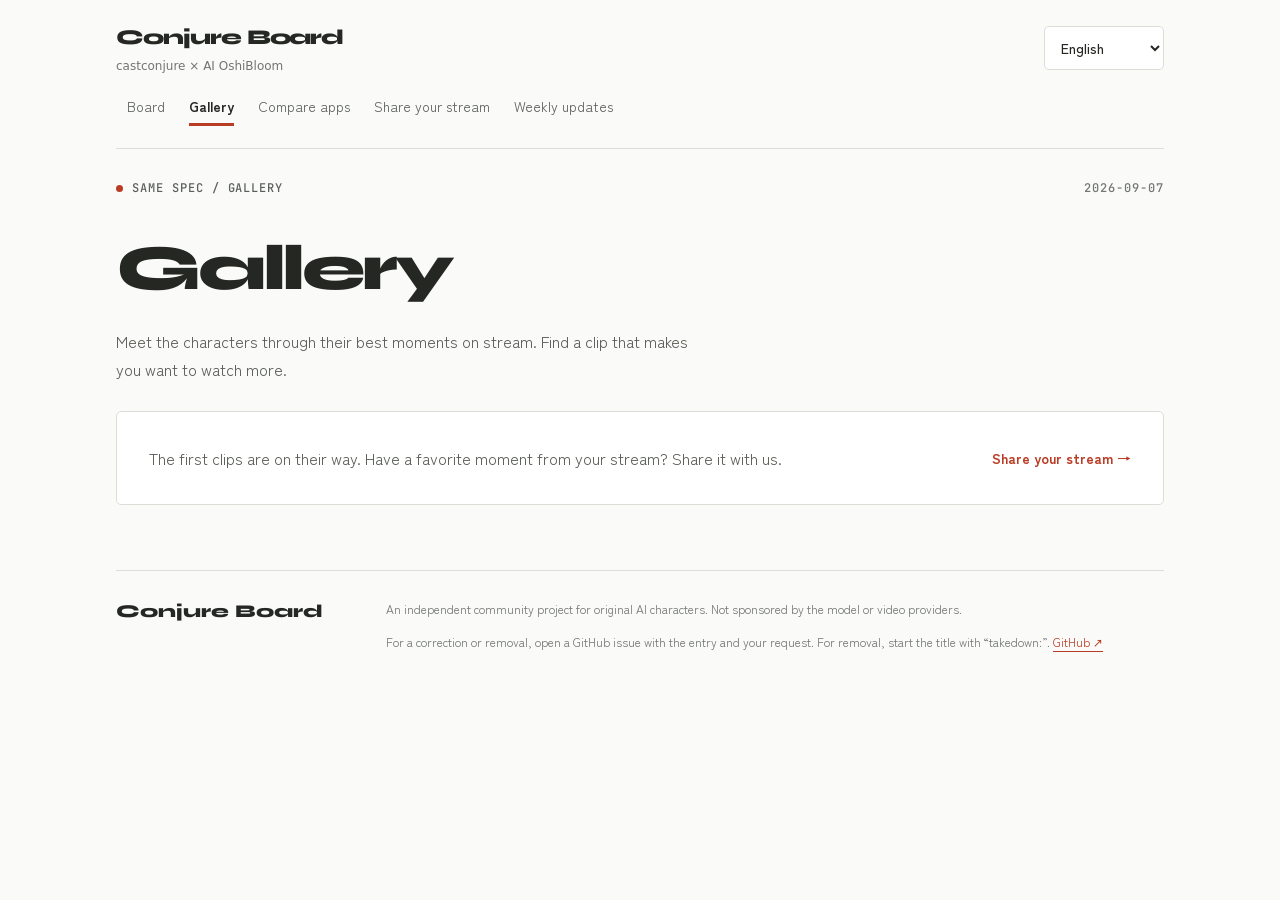
==== commit 3cc14a06: "Publish 2026-09-07 from same-spec 710162b" ====
--- a/gallery.html
+++ b/gallery.html
@@ -1,10 +1,10 @@
 <!doctype html><html lang="en"><head><meta charset="utf-8"><meta name="viewport" content="width=device-width,initial-scale=1">
 <title>Gallery · Conjure Board</title>
 <link rel="stylesheet" href="https://fonts.googleapis.com/css2?family=Zen+Kaku+Gothic+New:wght@400;500;700&family=Syne:wght@600;800&family=JetBrains+Mono:wght@400;600&display=swap">
-<link rel="stylesheet" href="assets/style.css?v=164feaf885fa"></head><body class="page-gallery"><a class="skip-link" href="#main"><span data-l="en" class="on">Skip to content</span><span data-l="ja">本文へ移動</span><span data-l="ko">본문으로 이동</span><span data-l="zh-Hans">跳转到正文</span><span data-l="zh-Hant">跳至主要內容</span></a><div class="wrap">
+<link rel="stylesheet" href="assets/style.css?v=76521fc3a27a"></head><body class="page-gallery"><a class="skip-link" href="#main"><span data-l="en" class="on">Skip to content</span><span data-l="ja">本文へ移動</span><span data-l="ko">본문으로 이동</span><span data-l="zh-Hans">跳转到正文</span><span data-l="zh-Hant">跳至主要內容</span></a><div class="wrap">
 <header class="top"><a class="brand" href="./"><span>Conjure Board<small>castconjure × AI OshiBloom</small></span></a>
 <nav class="main" aria-label="Main navigation"><a href="index.html"><span data-l="en" class="on">Board</span><span data-l="ja">Board</span><span data-l="ko">Board</span><span data-l="zh-Hans">榜单</span><span data-l="zh-Hant">榜單</span></a><a href="gallery.html" aria-current="page"><span data-l="en" class="on">Gallery</span><span data-l="ja">ギャラリー</span><span data-l="ko">갤러리</span><span data-l="zh-Hans">画廊</span><span data-l="zh-Hant">藝廊</span></a><a href="versus.html"><span data-l="en" class="on">Compare apps</span><span data-l="ja">アプリを比べる</span><span data-l="ko">앱 비교</span><span data-l="zh-Hans">比较应用</span><span data-l="zh-Hant">比較應用程式</span></a><a href="report.html"><span data-l="en" class="on">Share your stream</span><span data-l="ja">配信を紹介する</span><span data-l="ko">방송 소개하기</span><span data-l="zh-Hans">分享直播</span><span data-l="zh-Hant">分享直播</span></a><a href="weekly.html"><span data-l="en" class="on">Weekly updates</span><span data-l="ja">今週のようす</span><span data-l="ko">주간 소식</span><span data-l="zh-Hans">每周动态</span><span data-l="zh-Hant">每週動態</span></a></nav>
 <div class="lang"><select data-language-select aria-label="Language"><option value="en" lang="en" selected>English</option><option value="ja" lang="ja">日本語</option><option value="ko" lang="ko">한국어</option><option value="zh-Hans" lang="zh-Hans">简体中文</option><option value="zh-Hant" lang="zh-Hant">繁體中文</option></select></div></header>
-<main id="main"><div class="page-label"><span class="status-dot" aria-hidden="true"></span> SAME SPEC / GALLERY<span class="edition">2026-09-06</span></div><h1><span data-l="en" class="on">Gallery</span><span data-l="ja">ギャラリー</span><span data-l="ko">갤러리</span><span data-l="zh-Hans">画廊</span><span data-l="zh-Hant">藝廊</span></h1><p class="lede"><span data-l="en" class="on">Meet the characters through their best moments on stream. Find a clip that makes you want to watch more.</span><span data-l="ja">表情やしぐさ、コメントへの返事。配信のワンシーンから、気になるキャラクターを見つけてください。</span><span data-l="ko">표정과 몸짓, 채팅에 대한 대답. 방송 속 한 장면에서 마음에 드는 캐릭터를 만나보세요.</span><span data-l="zh-Hans">表情、动作，还有对弹幕的回应。从直播片段中，发现你喜欢的角色。</span><span data-l="zh-Hant">表情、動作，還有對聊天室的回應。從直播片段中，發現你喜歡的角色。</span></p><div class="empty"><span data-l="en" class="on">The first clips are on their way. Have a favorite moment from your stream? Share it with us.</span><span data-l="ja">クリップはこれから集まります。あなたの配信のお気に入りの場面も、ぜひ紹介してください。</span><span data-l="ko">첫 클립을 기다리고 있어요. 내 방송에서 좋아하는 장면도 소개해 주세요.</span><span data-l="zh-Hans">精彩片段正在征集中，也欢迎分享你直播中喜欢的瞬间。</span><span data-l="zh-Hant">精彩片段正在徵集中，也歡迎分享你直播中喜歡的瞬間。</span> <a class="text-link" href="report.html"><span data-l="en" class="on">Share your stream</span><span data-l="ja">配信を紹介する</span><span data-l="ko">방송 소개하기</span><span data-l="zh-Hans">分享直播</span><span data-l="zh-Hant">分享直播</span> →</a></div></main>
+<main id="main"><div class="page-label"><span class="status-dot" aria-hidden="true"></span> SAME SPEC / GALLERY<span class="edition">2026-09-07</span></div><h1><span data-l="en" class="on">Gallery</span><span data-l="ja">ギャラリー</span><span data-l="ko">갤러리</span><span data-l="zh-Hans">画廊</span><span data-l="zh-Hant">藝廊</span></h1><p class="lede"><span data-l="en" class="on">Meet the characters through their best moments on stream. Find a clip that makes you want to watch more.</span><span data-l="ja">表情やしぐさ、コメントへの返事。配信のワンシーンから、気になるキャラクターを見つけてください。</span><span data-l="ko">표정과 몸짓, 채팅에 대한 대답. 방송 속 한 장면에서 마음에 드는 캐릭터를 만나보세요.</span><span data-l="zh-Hans">表情、动作，还有对弹幕的回应。从直播片段中，发现你喜欢的角色。</span><span data-l="zh-Hant">表情、動作，還有對聊天室的回應。從直播片段中，發現你喜歡的角色。</span></p><div class="empty"><span data-l="en" class="on">The first clips are on their way. Have a favorite moment from your stream? Share it with us.</span><span data-l="ja">クリップはこれから集まります。あなたの配信のお気に入りの場面も、ぜひ紹介してください。</span><span data-l="ko">첫 클립을 기다리고 있어요. 내 방송에서 좋아하는 장면도 소개해 주세요.</span><span data-l="zh-Hans">精彩片段正在征集中，也欢迎分享你直播中喜欢的瞬间。</span><span data-l="zh-Hant">精彩片段正在徵集中，也歡迎分享你直播中喜歡的瞬間。</span> <a class="text-link" href="report.html"><span data-l="en" class="on">Share your stream</span><span data-l="ja">配信を紹介する</span><span data-l="ko">방송 소개하기</span><span data-l="zh-Hans">分享直播</span><span data-l="zh-Hant">分享直播</span> →</a></div></main>
 <footer><a class="footer-brand" href="./">Conjure Board</a><div><span data-l="en" class="on">An independent community project for original AI characters. Not sponsored by the model or video providers.</span><span data-l="ja">オリジナルの AI キャラクターを紹介する、有志のプロジェクトです。モデル・映像生成サービス各社によるスポンサー企画ではありません。</span><span data-l="ko">오리지널 AI 캐릭터를 소개하는 독립 커뮤니티 프로젝트입니다. 모델·영상 서비스 업체의 후원을 받지 않습니다.</span><span data-l="zh-Hans">这是一个介绍原创 AI 角色的独立社区项目，未受模型或视频服务商赞助。</span><span data-l="zh-Hant">這是一個介紹原創 AI 角色的獨立社群專案，未受模型或影片服務商贊助。</span><p><span data-l="en" class="on">For a correction or removal, open a GitHub issue with the entry and your request. For removal, start the title with “takedown:”.</span><span data-l="ja">掲載内容の修正・取り下げは、対象のページとご希望を添えて GitHub からご連絡ください。取り下げの場合は件名を「takedown:」で始めてください。</span><span data-l="ko">수정이나 삭제는 해당 페이지와 요청 내용을 GitHub에 남겨주세요. 삭제 요청 제목은 “takedown:”으로 시작해 주세요.</span><span data-l="zh-Hans">如需修改或下架，请通过 GitHub 提供相关页面和请求内容。下架请求标题请以“takedown:”开头。</span><span data-l="zh-Hant">如需修改或下架，請透過 GitHub 提供相關頁面和請求內容。下架請求標題請以「takedown:」開頭。</span> <a href="https://github.com/purankuton2001/conjure-board/issues/new">GitHub ↗</a></p></div></footer>
-</div><script type="module" src="assets/language.js?v=164feaf885fa"></script></body></html>+</div><script type="module" src="assets/language.js?v=76521fc3a27a"></script></body></html>
--- a/assets/style.css
+++ b/assets/style.css
@@ -25,3 +25,7 @@
 .lang{order:0;width:auto;flex-wrap:nowrap;border:0;padding:0;margin-left:auto}.lang select{max-width:100%;min-height:44px;padding:8px 30px 8px 12px;border:1px solid var(--line);border-radius:5px;background:var(--panel);color:var(--ink);font:500 14px/1.5 "Zen Kaku Gothic New",system-ui,sans-serif;cursor:pointer}.lang select:focus-visible{outline:3px solid var(--acc);outline-offset:3px}@media(max-width:650px){.lang{order:0;width:auto;border:0;padding:0;margin-left:auto}.lang select{padding-left:8px;padding-right:8px}.brand{font-size:18px}}
 /* Keep model identities in equal columns, with a separate comparison marker. */
 .page-versus h1.model-matchup{display:grid;grid-template-columns:minmax(0,1fr) 48px minmax(0,1fr);align-items:center;gap:20px;max-width:100%;padding:28px 0;margin:0 0 24px;border-block:1px solid var(--line);letter-spacing:-.04em;text-wrap:initial}.model-matchup .model-side{display:flex;flex-direction:column;gap:14px;min-width:0}.model-matchup .model-brand{display:flex;align-items:center;gap:10px;font:600 18px/1.4 system-ui,sans-serif;letter-spacing:0}.model-brand img{display:block;width:32px;height:32px;object-fit:contain;flex-shrink:0}.model-matchup .model-name{display:block;font:800 clamp(30px,4.8vw,56px)/1.15 Syne,system-ui,sans-serif;letter-spacing:-.045em;white-space:nowrap}.model-matchup .versus-separator{display:flex;align-items:center;justify-content:center;width:44px;height:44px;border:1px solid var(--line);border-radius:50%;font:500 14px/1 system-ui,sans-serif;color:var(--ink-2);background:var(--panel)}@media(max-width:650px){.page-versus h1.model-matchup{grid-template-columns:minmax(0,1fr) 30px minmax(0,1fr);gap:10px;padding:23px 0}.model-matchup .model-brand{font-size:14px;gap:7px}.model-brand img{width:24px;height:24px}.model-matchup .model-name{font-size:clamp(22px,5.7vw,36px)}.model-matchup .versus-separator{width:30px;height:30px;font-size:12px}}
+.heroes{display:grid;grid-template-columns:repeat(auto-fit,minmax(300px,1fr));gap:14px;margin:6px 0 26px}
+.hero{margin:0;background:var(--panel);border:1px solid var(--line);border-top:4px solid var(--card-accent,var(--acc));border-radius:10px;overflow:hidden}
+.hero .hv,.hero .yt{display:block;width:100%;aspect-ratio:16/9;background:#000;border:0}
+.hero figcaption{padding:10px 14px 12px;font-size:13.5px;color:var(--ink-2)}.hero figcaption b{display:block;color:var(--ink);margin-bottom:2px}.hero figcaption a{text-decoration:none;color:var(--ink)}
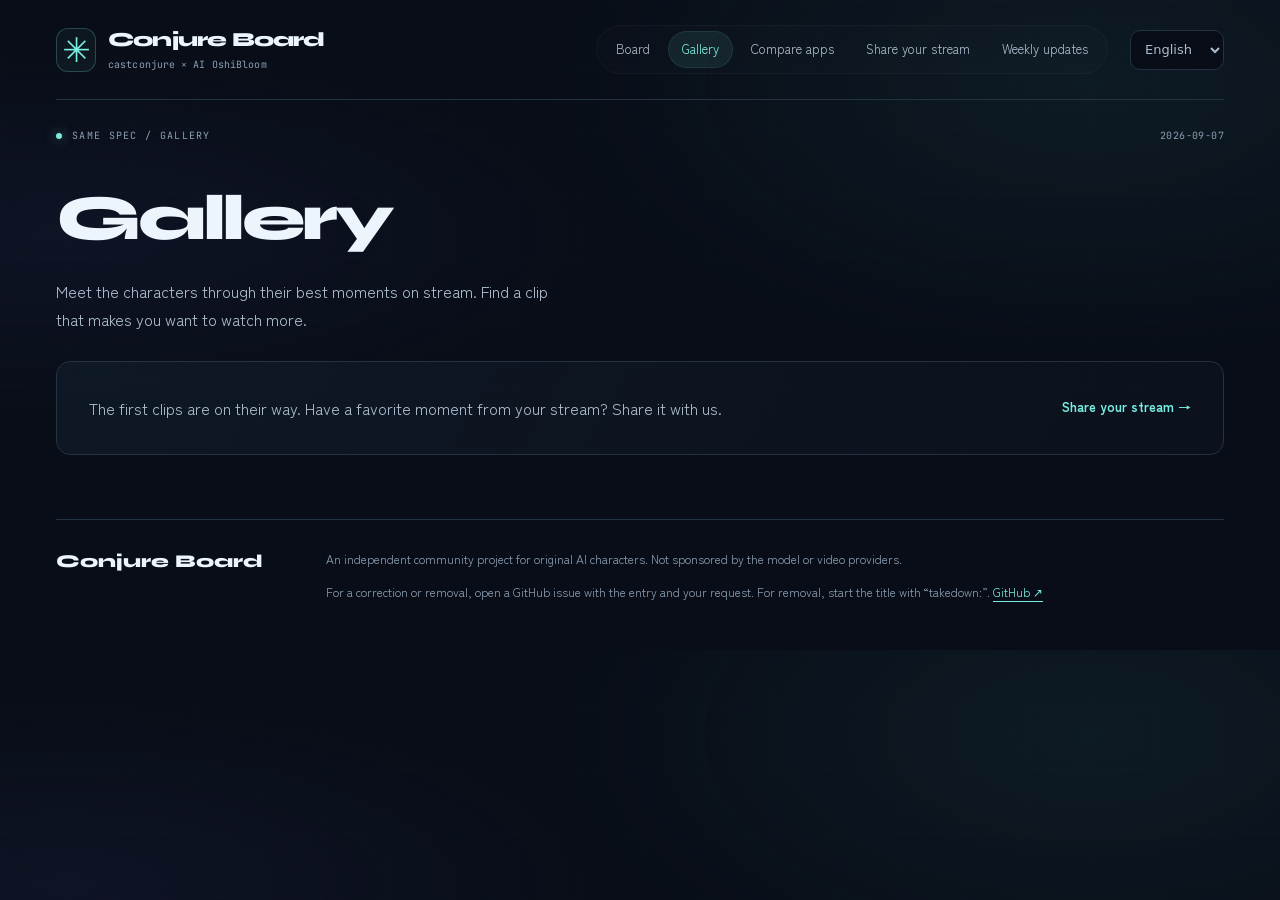
==== commit e2b9908a: "Publish 2026-09-07 from same-spec 5424d3c" ====
--- a/gallery.html
+++ b/gallery.html
@@ -1,10 +1,10 @@
-<!doctype html><html lang="en"><head><meta charset="utf-8"><meta name="viewport" content="width=device-width,initial-scale=1">
+<!doctype html><html lang="en"><head><meta charset="utf-8"><meta name="viewport" content="width=device-width,initial-scale=1"><meta name="theme-color" content="#080d17">
 <title>Gallery · Conjure Board</title>
 <link rel="stylesheet" href="https://fonts.googleapis.com/css2?family=Zen+Kaku+Gothic+New:wght@400;500;700&family=Syne:wght@600;800&family=JetBrains+Mono:wght@400;600&display=swap">
-<link rel="stylesheet" href="assets/style.css?v=76521fc3a27a"></head><body class="page-gallery"><a class="skip-link" href="#main"><span data-l="en" class="on">Skip to content</span><span data-l="ja">本文へ移動</span><span data-l="ko">본문으로 이동</span><span data-l="zh-Hans">跳转到正文</span><span data-l="zh-Hant">跳至主要內容</span></a><div class="wrap">
-<header class="top"><a class="brand" href="./"><span>Conjure Board<small>castconjure × AI OshiBloom</small></span></a>
+<link rel="stylesheet" href="assets/style.css?v=34811d6737ae"></head><body class="page-gallery"><a class="skip-link" href="#main"><span data-l="en" class="on">Skip to content</span><span data-l="ja">本文へ移動</span><span data-l="ko">본문으로 이동</span><span data-l="zh-Hans">跳转到正文</span><span data-l="zh-Hant">跳至主要內容</span></a><div class="wrap">
+<header class="top"><a class="brand" href="./"><span class="brand-mark" aria-hidden="true">✳</span><span>Conjure Board<small>castconjure × AI OshiBloom</small></span></a>
 <nav class="main" aria-label="Main navigation"><a href="index.html"><span data-l="en" class="on">Board</span><span data-l="ja">Board</span><span data-l="ko">Board</span><span data-l="zh-Hans">榜单</span><span data-l="zh-Hant">榜單</span></a><a href="gallery.html" aria-current="page"><span data-l="en" class="on">Gallery</span><span data-l="ja">ギャラリー</span><span data-l="ko">갤러리</span><span data-l="zh-Hans">画廊</span><span data-l="zh-Hant">藝廊</span></a><a href="versus.html"><span data-l="en" class="on">Compare apps</span><span data-l="ja">アプリを比べる</span><span data-l="ko">앱 비교</span><span data-l="zh-Hans">比较应用</span><span data-l="zh-Hant">比較應用程式</span></a><a href="report.html"><span data-l="en" class="on">Share your stream</span><span data-l="ja">配信を紹介する</span><span data-l="ko">방송 소개하기</span><span data-l="zh-Hans">分享直播</span><span data-l="zh-Hant">分享直播</span></a><a href="weekly.html"><span data-l="en" class="on">Weekly updates</span><span data-l="ja">今週のようす</span><span data-l="ko">주간 소식</span><span data-l="zh-Hans">每周动态</span><span data-l="zh-Hant">每週動態</span></a></nav>
 <div class="lang"><select data-language-select aria-label="Language"><option value="en" lang="en" selected>English</option><option value="ja" lang="ja">日本語</option><option value="ko" lang="ko">한국어</option><option value="zh-Hans" lang="zh-Hans">简体中文</option><option value="zh-Hant" lang="zh-Hant">繁體中文</option></select></div></header>
 <main id="main"><div class="page-label"><span class="status-dot" aria-hidden="true"></span> SAME SPEC / GALLERY<span class="edition">2026-09-07</span></div><h1><span data-l="en" class="on">Gallery</span><span data-l="ja">ギャラリー</span><span data-l="ko">갤러리</span><span data-l="zh-Hans">画廊</span><span data-l="zh-Hant">藝廊</span></h1><p class="lede"><span data-l="en" class="on">Meet the characters through their best moments on stream. Find a clip that makes you want to watch more.</span><span data-l="ja">表情やしぐさ、コメントへの返事。配信のワンシーンから、気になるキャラクターを見つけてください。</span><span data-l="ko">표정과 몸짓, 채팅에 대한 대답. 방송 속 한 장면에서 마음에 드는 캐릭터를 만나보세요.</span><span data-l="zh-Hans">表情、动作，还有对弹幕的回应。从直播片段中，发现你喜欢的角色。</span><span data-l="zh-Hant">表情、動作，還有對聊天室的回應。從直播片段中，發現你喜歡的角色。</span></p><div class="empty"><span data-l="en" class="on">The first clips are on their way. Have a favorite moment from your stream? Share it with us.</span><span data-l="ja">クリップはこれから集まります。あなたの配信のお気に入りの場面も、ぜひ紹介してください。</span><span data-l="ko">첫 클립을 기다리고 있어요. 내 방송에서 좋아하는 장면도 소개해 주세요.</span><span data-l="zh-Hans">精彩片段正在征集中，也欢迎分享你直播中喜欢的瞬间。</span><span data-l="zh-Hant">精彩片段正在徵集中，也歡迎分享你直播中喜歡的瞬間。</span> <a class="text-link" href="report.html"><span data-l="en" class="on">Share your stream</span><span data-l="ja">配信を紹介する</span><span data-l="ko">방송 소개하기</span><span data-l="zh-Hans">分享直播</span><span data-l="zh-Hant">分享直播</span> →</a></div></main>
 <footer><a class="footer-brand" href="./">Conjure Board</a><div><span data-l="en" class="on">An independent community project for original AI characters. Not sponsored by the model or video providers.</span><span data-l="ja">オリジナルの AI キャラクターを紹介する、有志のプロジェクトです。モデル・映像生成サービス各社によるスポンサー企画ではありません。</span><span data-l="ko">오리지널 AI 캐릭터를 소개하는 독립 커뮤니티 프로젝트입니다. 모델·영상 서비스 업체의 후원을 받지 않습니다.</span><span data-l="zh-Hans">这是一个介绍原创 AI 角色的独立社区项目，未受模型或视频服务商赞助。</span><span data-l="zh-Hant">這是一個介紹原創 AI 角色的獨立社群專案，未受模型或影片服務商贊助。</span><p><span data-l="en" class="on">For a correction or removal, open a GitHub issue with the entry and your request. For removal, start the title with “takedown:”.</span><span data-l="ja">掲載内容の修正・取り下げは、対象のページとご希望を添えて GitHub からご連絡ください。取り下げの場合は件名を「takedown:」で始めてください。</span><span data-l="ko">수정이나 삭제는 해당 페이지와 요청 내용을 GitHub에 남겨주세요. 삭제 요청 제목은 “takedown:”으로 시작해 주세요.</span><span data-l="zh-Hans">如需修改或下架，请通过 GitHub 提供相关页面和请求内容。下架请求标题请以“takedown:”开头。</span><span data-l="zh-Hant">如需修改或下架，請透過 GitHub 提供相關頁面和請求內容。下架請求標題請以「takedown:」開頭。</span> <a href="https://github.com/purankuton2001/conjure-board/issues/new">GitHub ↗</a></p></div></footer>
-</div><script type="module" src="assets/language.js?v=76521fc3a27a"></script></body></html>+</div><script type="module" src="assets/language.js?v=34811d6737ae"></script></body></html>
--- a/assets/style.css
+++ b/assets/style.css
@@ -1,31 +1,243 @@
-:root{--bg:#fafaf8;--panel:#fff;--panel-2:#f0f0eb;--ink:#252722;--ink-2:#5c6058;--mut:#72766e;--line:#dddfd7;--acc:#b93c24;--acc-ink:#fff;--acc-soft:#f9ebe5;--ok:#3e7151;--warn:#986318;--pink:#9e4687;--gold:#846323;color-scheme:light}
-*{box-sizing:border-box}html{scroll-behavior:smooth}body{margin:0;background:var(--bg);color:var(--ink);font:16px/1.75 "Zen Kaku Gothic New","Hiragino Sans","Noto Sans JP","Noto Sans KR",system-ui,sans-serif}a{color:var(--acc);text-underline-offset:4px}a:hover{color:var(--ink)}button,a{-webkit-tap-highlight-color:transparent}a:focus-visible,button:focus-visible{outline:3px solid var(--acc);outline-offset:5px}.wrap{max-width:1256px;margin:0 auto;padding:0 48px 36px}.skip-link{position:absolute;top:-80px;left:20px;background:var(--ink);color:white;padding:10px 20px;z-index:10}.skip-link:focus{top:10px}
-header.top{display:flex;align-items:center;gap:26px;min-height:104px;border-bottom:1px solid var(--line)}.brand{display:flex;align-items:center;gap:12px;font-family:Syne,system-ui,sans-serif;font-weight:800;font-size:21px;letter-spacing:-.05em;text-decoration:none;color:var(--ink);white-space:nowrap}.brand small{display:block;font:500 12px/1.6 system-ui;color:var(--mut);letter-spacing:0}.main{display:flex;gap:2px;margin-left:auto}.main a{position:relative;padding:10px 11px;text-decoration:none;color:var(--ink-2);font-size:14px;white-space:nowrap}.main a[aria-current]{color:var(--ink);font-weight:700}.main a[aria-current]:after{content:"";position:absolute;bottom:2px;left:11px;right:11px;height:3px;background:var(--acc)}.main a:hover{background:var(--panel-2)}.lang{display:flex;gap:2px;border-left:1px solid var(--line);padding-left:16px}.lang button{font:500 12px/1.5 system-ui;border:0;background:none;color:var(--mut);padding:8px 6px;cursor:pointer;border-radius:3px}.lang button[aria-pressed=true]{background:var(--ink);color:white}.page-label{display:flex;align-items:center;gap:9px;margin:30px 0 36px;font:500 12px/1.5 "JetBrains Mono",monospace;letter-spacing:.08em;color:var(--ink-2)}.status-dot{width:7px;height:7px;background:var(--acc);border-radius:50%}.edition{margin-left:auto;color:var(--mut)}
-h1{font-family:Syne,"Zen Kaku Gothic New",sans-serif;font-size:clamp(36px,5vw,64px);font-weight:800;letter-spacing:-.055em;line-height:1.12;margin:0 0 22px;max-width:950px;text-wrap:balance}.lede{color:var(--ink-2);font-size:16px;max-width:72ch;margin:0 0 28px}.board-intro{display:grid;grid-template-columns:1.25fr 1fr;gap:80px;align-items:center;margin:0 0 40px}.eyebrow{font-size:14px;font-weight:500;margin:0 0 16px;color:var(--ink-2)}.board-intro h1{font-size:clamp(64px,7.5vw,100px);line-height:.98;letter-spacing:-.07em;margin-bottom:22px}.title-dot{color:var(--acc)}.board-intro .lede{max-width:49ch;font-size:16px}.hero-actions{display:flex;align-items:center;gap:24px;flex-wrap:wrap}.btn{display:inline-flex;align-items:center;justify-content:space-between;gap:24px;background:var(--acc);color:white;padding:12px 19px;border-radius:4px;text-decoration:none;font-size:14px;font-weight:700;transition:background .15s,transform .15s}.btn:hover{background:var(--ink);color:white;transform:translateY(-2px)}.text-link{font-size:14px;font-weight:700;text-decoration:none}.experiment-card{background:#e9eadf;border:1px solid #d9dccf;border-radius:6px;padding:25px 28px;position:relative;overflow:hidden}.experiment-card:before{content:"";position:absolute;inset:0;background-image:linear-gradient(#56603b0b 1px,transparent 1px),linear-gradient(90deg,#56603b0b 1px,transparent 1px);background-size:25px 25px;pointer-events:none}.experiment-card>*{position:relative}.experiment-top{display:flex;justify-content:space-between;font:12px/1.5 "JetBrains Mono",monospace;letter-spacing:.1em}.app-pair{display:flex;flex-direction:column;align-items:center;justify-content:center;padding:35px 0;font:800 clamp(23px,2.8vw,35px)/1.3 Syne,sans-serif;letter-spacing:-.035em}.pair-cross{font:400 60px/1.15 Syne,sans-serif;color:var(--acc)}.experiment-bottom{border-top:1px solid #cbd0bd;padding-top:17px;display:flex;align-items:center;gap:18px;font-size:14px;color:#545b49}.experiment-bottom a{margin-left:auto;font-size:26px;text-decoration:none}.stats{display:grid;grid-template-columns:repeat(4,1fr);border-block:1px solid var(--line);padding:22px 0;margin-bottom:34px}.stats>div{border-right:1px solid var(--line);padding:0 28px}.stats>div:first-child{padding-left:0}.stats>div:last-child{border-right:0}.stats span{font-size:14px;color:var(--ink-2)}.stats strong{display:block;font:600 34px/1.35 "JetBrains Mono",monospace;margin-top:6px;letter-spacing:-.055em}
-h2{font-family:Syne,"Zen Kaku Gothic New",sans-serif;font-size:23px;letter-spacing:-.025em;margin:42px 0 18px;padding-top:23px;border-top:1px solid var(--line);line-height:1.4}h3{font-size:18px;margin:25px 0 10px}.section-heading{display:flex;justify-content:space-between;align-items:center;gap:16px;margin-bottom:17px}.section-heading h2{padding:0;margin:0;border:0}.section-note{font-size:12px;color:var(--mut)}.empty{display:flex;align-items:center;gap:24px;border:1px solid var(--line);background:var(--panel);border-radius:5px;padding:32px;color:var(--ink-2)}.empty strong{font-size:18px;color:var(--ink)}.empty p{font-size:14px;margin:5px 0 0}.empty .text-link{margin-left:auto;white-space:nowrap}.quiet-state{background:var(--panel-2);border-radius:4px;padding:18px 22px;color:var(--ink-2);font-size:14px}.mut{color:var(--mut);font-size:14px}.tbl{overflow-x:auto;border:1px solid var(--line);border-radius:5px;background:var(--panel);margin:18px 0 25px}table{width:100%;border-collapse:collapse;font-size:14px}th,td{text-align:left;padding:15px 18px;border-bottom:1px solid var(--line);vertical-align:top}th{font-size:12px;font-weight:600;letter-spacing:.04em;color:var(--ink-2);background:var(--panel-2);white-space:nowrap}tbody tr:last-child td{border-bottom:0}tbody tr:hover{background:#fafaf6}td.num,th.num{text-align:right;font-variant-numeric:tabular-nums;white-space:nowrap}td.num{font-family:"JetBrains Mono",monospace;font-size:13px}.pill{display:inline-block;font-size:12px;padding:2px 9px;border-radius:4px;border:1px solid var(--line);color:var(--ink-2);margin:2px 4px 2px 0;white-space:nowrap}.pill.castconjure{background:var(--acc-soft);border-color:transparent;color:var(--acc)}.pill.ai-oshibloom{background:#f5eaf1;border-color:transparent;color:var(--pink)}.pill.tier{color:var(--gold);background:#f9f3df;border-color:transparent}.pill.pin{background:var(--acc-soft);border-color:transparent}
-.tiers{display:grid;grid-template-columns:1fr 1fr;gap:16px}.tier{display:grid;grid-template-columns:34px 1fr;gap:12px;background:var(--panel);border:1px solid var(--line);border-radius:5px;padding:25px;font-size:14px}.tier-number{font:500 13px/1.7 "JetBrains Mono",monospace;color:var(--acc)}.tier .name{font-family:Syne,sans-serif;font-weight:800;font-size:20px;line-height:1.4}.tier .name small{display:block;font:400 13px/1.6 "Zen Kaku Gothic New",system-ui;color:var(--mut);margin-top:3px}.tier>div:last-child{grid-column:2;color:var(--ink-2)}.tier b{font-size:12px;color:var(--ink);text-transform:uppercase;margin-right:6px}.grid{display:grid;grid-template-columns:repeat(auto-fit,minmax(min(100%,300px),1fr));gap:22px}.card{background:var(--panel);border:1px solid var(--line);border-top:3px solid var(--card-accent,var(--acc));border-radius:5px;padding:25px;font-size:16px}.card>b{display:block;font:800 25px/1.5 Syne,sans-serif;margin-bottom:14px}.card .yt{aspect-ratio:16/9;width:100%;border:0;border-radius:4px;margin:18px 0}.card .mut{font-size:14px}.callout{border-left:3px solid var(--acc);background:var(--acc-soft);padding:18px 22px;border-radius:0 4px 4px 0;margin:24px 0;font-size:14px}.callout.warn{border-left-color:var(--warn);background:#f6f0df}code{font-family:"JetBrains Mono",monospace;background:var(--panel-2);padding:.12em .4em;border-radius:3px;font-size:.85em;overflow-wrap:anywhere}pre{background:var(--ink);color:white;padding:20px;border-radius:5px;overflow-x:auto;font-size:14px;white-space:pre-wrap}pre code{background:none;padding:0;color:inherit}dl.kv{display:grid;grid-template-columns:150px 1fr;gap:0;font-size:16px;border:1px solid var(--line);border-radius:5px;background:var(--panel);padding:8px 24px}dl.kv dt,dl.kv dd{padding:15px 0;border-bottom:1px solid var(--line)}dl.kv dt{font:500 13px/1.9 "JetBrains Mono",monospace;color:var(--ink-2)}dl.kv dd{margin:0}dl.kv dt:nth-last-child(2),dl.kv dd:last-child{border:0}footer{display:grid;grid-template-columns:220px 1fr;gap:50px;color:var(--mut);font-size:12px;border-top:1px solid var(--line);padding-top:27px;margin-top:65px}.footer-brand{font:800 18px/1.5 Syne,sans-serif;text-decoration:none;color:var(--ink)}[data-l]{display:none}[data-l].on{display:inline}
-@media(min-width:1000px){.page-board .board-intro{min-height:375px}}@media(max-width:1050px){.wrap{padding-inline:28px}header.top{flex-wrap:wrap;gap:12px;padding:20px 0}.main{order:3;width:100%;margin:0}.lang{margin-left:auto}.board-intro{gap:35px}.brand small{font-size:12px}}@media(max-width:650px){.wrap{padding-inline:20px}header.top{padding-top:16px}.brand{font-size:18px}.lang{padding-left:8px}.main{justify-content:space-between;gap:0}.main a{font-size:12px;padding:10px 5px;white-space:normal}.main a[aria-current]:after{left:5px;right:5px}.page-label{margin:22px 0 27px;font-size:12px}.board-intro{grid-template-columns:1fr;gap:26px;margin-bottom:28px}.board-intro h1{font-size:70px}.board-intro .lede{font-size:16px}.experiment-card{padding:20px}.app-pair{padding:24px 0;font-size:29px}.stats{grid-template-columns:1fr 1fr;gap:24px 0}.stats>div{padding:0 18px}.stats>div:nth-child(odd){padding-left:0}.stats>div:nth-child(2){border:0}.stats strong{font-size:29px}.empty{flex-wrap:wrap;gap:14px;padding:23px}.empty>div{flex:1;min-width:180px}.empty .text-link{margin:6px 0 0}.tiers{grid-template-columns:1fr}.tier{padding:22px}th,td{padding:12px 14px}.section-note{font-size:12px;text-align:right}dl.kv{grid-template-columns:1fr;padding:10px 20px}dl.kv dt{border:0;padding:12px 0 0}dl.kv dd{padding:4px 0 14px}footer{grid-template-columns:1fr;gap:15px;margin-top:45px}h1{font-size:36px}h2{font-size:22px}}
-@media(prefers-reduced-motion:reduce){html{scroll-behavior:auto}*,*:before,*:after{transition:none!important}}
-/* Native language names stay readable as the language list grows. */
-header.top{flex-wrap:wrap;column-gap:24px;row-gap:8px;padding-block:20px}.main{order:3;width:100%;margin:0}.lang{margin-left:auto;flex-wrap:wrap}.lang button{font-size:14px;padding:8px;min-height:40px}.brand{margin-right:auto}@media(max-width:650px){.lang{order:4;width:100%;border-left:0;border-top:1px solid var(--line);padding:8px 0 0;margin:0;gap:4px}.lang button{flex:1;padding:7px 4px;white-space:nowrap}.main a{font-size:14px}.brand{font-size:20px}}
-/* Keep reading and comparison surfaces compact on wide screens. */
-.wrap{max-width:1120px;padding-inline:36px}
-.page-versus main,.page-report main,.page-weekly main{max-width:960px;margin-inline:auto}
-.page-versus h1{max-width:18ch;font-size:clamp(34px,4.4vw,54px)}
-.page-versus .lede,.page-report .lede{max-width:62ch}
-.grid>*{min-width:0}.card{overflow-wrap:anywhere}
-.page-versus table{table-layout:fixed;min-width:0}
-.page-versus th,.page-versus td{overflow-wrap:anywhere;white-space:normal}
-.page-versus .card .pill{white-space:normal}
-.page-versus th:first-child{width:27%}
-@media(max-width:650px){.wrap{padding-inline:20px}.page-versus h1{font-size:34px}.page-versus th,.page-versus td{padding:10px;font-size:13px}.page-versus .grid{grid-template-columns:1fr}}
-.copy-details{margin:18px 0;color:var(--ink-2);font-size:14px}.copy-details summary{cursor:pointer;padding:10px 0;color:var(--ink);font-weight:500}.copy-details[open] summary{margin-bottom:12px}.copy-details summary:focus-visible{outline:3px solid var(--acc);outline-offset:4px}.copy-details .tbl{margin-top:8px}
-.page-versus .model-matchup{display:flex;flex-wrap:wrap;align-items:baseline;gap:12px 20px;max-width:100%;font-size:clamp(32px,4.5vw,54px);margin-bottom:22px;letter-spacing:-.055em}.model-matchup>span{display:block}.model-matchup .versus-separator{font:500 20px/1.4 "JetBrains Mono",monospace;color:var(--mut);letter-spacing:0}.model-credit{border-bottom:1px solid var(--line);padding-bottom:18px;margin-bottom:19px}.model-credit>span{display:block;font-size:13px;color:var(--ink-2)}.model-credit strong{display:block;font:800 clamp(24px,3vw,32px)/1.3 Syne,system-ui,sans-serif;letter-spacing:-.035em;margin-top:7px}.page-versus .card>b{font-size:19px;margin-bottom:10px}@media(max-width:650px){.page-versus .model-matchup{flex-direction:column;gap:8px}.model-matchup .versus-separator{font-size:18px}}
-/* A single native selector keeps all languages within reach. */
-.lang{order:0;width:auto;flex-wrap:nowrap;border:0;padding:0;margin-left:auto}.lang select{max-width:100%;min-height:44px;padding:8px 30px 8px 12px;border:1px solid var(--line);border-radius:5px;background:var(--panel);color:var(--ink);font:500 14px/1.5 "Zen Kaku Gothic New",system-ui,sans-serif;cursor:pointer}.lang select:focus-visible{outline:3px solid var(--acc);outline-offset:3px}@media(max-width:650px){.lang{order:0;width:auto;border:0;padding:0;margin-left:auto}.lang select{padding-left:8px;padding-right:8px}.brand{font-size:18px}}
-/* Keep model identities in equal columns, with a separate comparison marker. */
-.page-versus h1.model-matchup{display:grid;grid-template-columns:minmax(0,1fr) 48px minmax(0,1fr);align-items:center;gap:20px;max-width:100%;padding:28px 0;margin:0 0 24px;border-block:1px solid var(--line);letter-spacing:-.04em;text-wrap:initial}.model-matchup .model-side{display:flex;flex-direction:column;gap:14px;min-width:0}.model-matchup .model-brand{display:flex;align-items:center;gap:10px;font:600 18px/1.4 system-ui,sans-serif;letter-spacing:0}.model-brand img{display:block;width:32px;height:32px;object-fit:contain;flex-shrink:0}.model-matchup .model-name{display:block;font:800 clamp(30px,4.8vw,56px)/1.15 Syne,system-ui,sans-serif;letter-spacing:-.045em;white-space:nowrap}.model-matchup .versus-separator{display:flex;align-items:center;justify-content:center;width:44px;height:44px;border:1px solid var(--line);border-radius:50%;font:500 14px/1 system-ui,sans-serif;color:var(--ink-2);background:var(--panel)}@media(max-width:650px){.page-versus h1.model-matchup{grid-template-columns:minmax(0,1fr) 30px minmax(0,1fr);gap:10px;padding:23px 0}.model-matchup .model-brand{font-size:14px;gap:7px}.model-brand img{width:24px;height:24px}.model-matchup .model-name{font-size:clamp(22px,5.7vw,36px)}.model-matchup .versus-separator{width:30px;height:30px;font-size:12px}}
-.heroes{display:grid;grid-template-columns:repeat(auto-fit,minmax(300px,1fr));gap:14px;margin:6px 0 26px}
-.hero{margin:0;background:var(--panel);border:1px solid var(--line);border-top:4px solid var(--card-accent,var(--acc));border-radius:10px;overflow:hidden}
-.hero .hv,.hero .yt{display:block;width:100%;aspect-ratio:16/9;background:#000;border:0}
-.hero figcaption{padding:10px 14px 12px;font-size:13.5px;color:var(--ink-2)}.hero figcaption b{display:block;color:var(--ink);margin-bottom:2px}.hero figcaption a{text-decoration:none;color:var(--ink)}
+/* Conjure Board — orbital interface */
+:root {
+  color-scheme: dark;
+  --bg: #080d17;
+  --panel: #101925;
+  --panel-2: #152130;
+  --ink: #edf5fc;
+  --ink-2: #abbccd;
+  --mut: #8b9fb3;
+  --line: #243344;
+  --acc: #79ede1;
+  --acc-ink: #082521;
+  --acc-soft: #142f32;
+  --ok: #79ede1;
+  --warn: #e8c287;
+  --pink: #c0a8ff;
+  --gold: #e8cd93;
+}
+* { box-sizing: border-box; }
+html { scroll-behavior: smooth; }
+body {
+  margin: 0;
+  background: radial-gradient(ellipse at 85% 13%, #15303866, transparent 35%), radial-gradient(ellipse at 5% 36%, #23264b45, transparent 32%), var(--bg);
+  color: var(--ink);
+  font: 16px/1.75 "Zen Kaku Gothic New", "Hiragino Sans", "Noto Sans JP", "Noto Sans KR", system-ui, sans-serif;
+}
+body::before {
+  content: ""; position: fixed; inset: 0; z-index: -1; pointer-events: none;
+  background-image: linear-gradient(#9db4d004 1px, transparent 1px), linear-gradient(90deg, #9db4d004 1px, transparent 1px);
+  background-size: 64px 64px;
+}
+a { color: var(--acc); text-underline-offset: 4px; }
+a:hover { color: var(--ink); }
+a, button { -webkit-tap-highlight-color: transparent; }
+a:focus-visible, button:focus-visible, select:focus-visible, summary:focus-visible { outline: 2px solid var(--acc); outline-offset: 5px; }
+::selection { background: #79ede140; color: white; }
+.wrap { max-width: 1264px; margin: auto; padding: 0 48px 36px; }
+.skip-link { position: absolute; top: -90px; left: 20px; padding: 12px 20px; background: var(--acc); color: var(--acc-ink); z-index: 10; }
+.skip-link:focus { top: 12px; }
+header.top { display: flex; align-items: center; gap: 22px; min-height: 100px; border-bottom: 1px solid var(--line); }
+.brand { display: flex; align-items: center; gap: 12px; font: 800 20px/1.3 Syne, system-ui, sans-serif; letter-spacing: -.04em; text-decoration: none; color: var(--ink); white-space: nowrap; }
+.brand-mark { display: grid; place-items: center; width: 40px; height: 44px; border: 1px solid #79ede13d; border-radius: 12px; color: var(--acc); background: #79ede10b; font: 34px/1 system-ui; }
+.brand small { display: block; margin-top: 5px; font: 400 10px/1.4 "JetBrains Mono", monospace; color: var(--mut); letter-spacing: .01em; }
+.main { display: flex; gap: 4px; margin-left: auto; padding: 5px; background: #ffffff03; border: 1px solid #ffffff08; border-radius: 30px; }
+.main a { padding: 7px 14px; border-radius: 22px; font-size: 13px; color: var(--ink-2); text-decoration: none; white-space: nowrap; transition: background .2s, color .2s; }
+.main a:hover { color: var(--ink); background: #ffffff08; }
+.main a[aria-current] { color: var(--acc); background: #79ede114; box-shadow: inset 0 0 0 1px #79ede11a; }
+.lang { flex-shrink: 0; }
+.lang select { min-height: 40px; max-width: 150px; padding: 7px 10px; border: 1px solid var(--line); border-radius: 10px; background: var(--bg); color: var(--ink-2); font: 500 13px/1.5 system-ui, sans-serif; cursor: pointer; }
+.page-label { display: flex; align-items: center; gap: 10px; margin: 28px 0 40px; font: 400 10px/1.5 "JetBrains Mono", monospace; letter-spacing: .13em; color: var(--mut); }
+.status-dot { width: 6px; height: 6px; background: var(--acc); border-radius: 50%; box-shadow: 0 0 12px #79ede180; }
+.edition { margin-left: auto; letter-spacing: .04em; }
+h1 { max-width: 950px; font: 800 clamp(36px, 5vw, 64px)/1.12 Syne, "Zen Kaku Gothic New", sans-serif; letter-spacing: -.055em; margin: 0 0 22px; text-wrap: balance; }
+.lede { color: var(--ink-2); font-size: 16px; max-width: 65ch; margin: 0 0 28px; }
+.board-intro { display: grid; grid-template-columns: 1.1fr 1fr; gap: 64px; align-items: center; margin: 0 0 64px; min-height: 400px; }
+.board-intro > * { min-width: 0; }
+.eyebrow { display: inline-block; font-size: 12px; color: var(--acc); font-weight: 500; margin: 0 0 22px; letter-spacing: .04em; }
+.board-intro .eyebrow { padding: 5px 12px; border: 1px solid #79ede126; border-radius: 30px; background: #79ede108; }
+.board-intro h1 { font-size: clamp(60px, 7.3vw, 98px); line-height: .99; letter-spacing: -.065em; margin-bottom: 24px; background: linear-gradient(115deg, #fff 12%, #deedf6 54%, #7ea7b5); background-clip: text; -webkit-text-fill-color: transparent; }
+.title-dot { -webkit-text-fill-color: var(--acc); }
+.board-intro .lede { max-width: 47ch; font-size: 15px; line-height: 1.9; }
+.hero-actions { display: flex; align-items: center; gap: 26px; flex-wrap: wrap; }
+.btn { display: inline-flex; align-items: center; justify-content: space-between; gap: 28px; padding: 12px 21px; border: 1px solid #c1fff333; border-radius: 9px; background: var(--acc); color: var(--acc-ink); text-decoration: none; font-size: 13px; font-weight: 700; box-shadow: 0 0 25px #79ede110; transition: transform .2s, box-shadow .2s; }
+.btn:hover { color: var(--acc-ink); background: #aefff4; transform: translateY(-2px); box-shadow: 0 5px 30px #79ede124; }
+.text-link { font-size: 13px; font-weight: 700; text-decoration: none; }
+.experiment-card { position: relative; isolation: isolate; overflow: hidden; padding: 22px 26px; border: 1px solid #547a8059; border-radius: 20px; background: radial-gradient(ellipse at 50% 48%, #28647538, transparent 65%), linear-gradient(140deg, #16273390, #0c1324b0); box-shadow: inset 0 1px 0 #c5f9ff09, 0 30px 90px #00000020; }
+.experiment-card::before { content: ""; position: absolute; inset: 0; z-index: -1; background-image: radial-gradient(#abd6dd30 .7px, transparent .7px); background-size: 19px 19px; mask-image: radial-gradient(ellipse, black, transparent 75%); }
+.experiment-top { display: flex; justify-content: space-between; font: 10px/1.5 "JetBrains Mono", monospace; letter-spacing: .14em; color: var(--mut); }
+.experiment-top span:last-child { color: var(--acc); }
+.orbital-art { position: relative; height: 244px; display: grid; place-items: center; }
+.orbit { position: absolute; width: 84%; height: 130px; border: 1px solid #79ede145; border-radius: 50%; transform: rotate(-30deg); box-shadow: 0 0 18px #79ede107; }
+.orbit-two { transform: rotate(30deg); border-color: #b49dfc45; }
+.orbit-three { width: 166px; height: 166px; transform: none; border-style: dashed; border-color: #79ede121; }
+.orbital-core { position: relative; display: grid; place-items: center; width: 92px; height: 92px; border: 1px solid #b5fff475; border-radius: 24px; background: linear-gradient(145deg, #82f5e629, #467f9021); transform: rotate(-12deg); box-shadow: 0 0 60px #60e4d826, inset 0 0 20px #79ede111; }
+.orbital-core span { color: #b3fff1; font: 74px/1 system-ui; text-shadow: 0 0 24px #79ede16b; transform: rotate(12deg); }
+.orbit-node { position: absolute; width: 9px; height: 9px; background: var(--acc); border: 2px solid #d4fff8; border-radius: 50%; box-shadow: 0 0 18px #79ede1; }
+.node-one { left: 14%; top: 62%; }
+.node-two { right: 15%; top: 30%; background: #c9b8ff; border-color: #e6dfff; box-shadow: 0 0 18px #b299ff; }
+.orbit-caption { position: absolute; bottom: 0; color: #8fbdc6; font: 9px/1.5 "JetBrains Mono", monospace; letter-spacing: .22em; }
+.app-pair { display: flex; justify-content: center; align-items: center; gap: 15px; padding: 24px 0 20px; font: 600 15px/1.3 Syne, sans-serif; }
+.app-pair > span { display: flex; align-items: center; gap: 7px; }
+.app-dot { width: 5px; height: 5px; border-radius: 50%; background: var(--acc); }
+.oshi-dot { background: var(--pink); }
+.pair-cross { color: var(--mut); font-weight: 400; }
+.experiment-bottom { display: flex; align-items: center; gap: 18px; padding-top: 16px; border-top: 1px solid var(--line); font-size: 12px; color: var(--ink-2); }
+.experiment-bottom a { margin-left: auto; font-size: 22px; text-decoration: none; }
+h2 { font: 700 23px/1.4 Syne, "Zen Kaku Gothic New", sans-serif; letter-spacing: -.025em; margin: 42px 0 20px; padding-top: 24px; border-top: 1px solid var(--line); }
+h3 { font-size: 18px; margin: 25px 0 10px; }
+.section-heading { display: flex; justify-content: space-between; align-items: center; gap: 16px; margin-bottom: 20px; }
+.section-heading h2 { padding: 0; margin: 0; border: 0; }
+.section-note { font-size: 11px; color: var(--mut); }
+.demo-heading h2 { font-size: 21px; }
+.heroes { display: grid; grid-template-columns: repeat(2, minmax(0, 1fr)); gap: 22px; margin: 0 0 30px; }
+.hero { min-width: 0; margin: 0; background: #111b28b0; border: 1px solid var(--line); border-radius: 15px; overflow: hidden; transition: border-color .2s, transform .2s; }
+.hero:hover { border-color: #63818c; transform: translateY(-3px); }
+.hero .hv, .hero .yt { display: block; width: 100%; aspect-ratio: 16/9; background: #060a11; border: 0; object-fit: cover; }
+.hero figcaption { position: relative; padding: 17px 20px 20px; font-size: 12px; color: var(--ink-2); border-top: 1px solid var(--line); }
+.hero figcaption::before { content: ""; position: absolute; width: 35px; height: 2px; top: -1px; background: var(--card-accent, var(--acc)); }
+.hero figcaption b { display: flex; align-items: center; flex-wrap: wrap; gap: 7px; color: var(--ink); margin-bottom: 6px; font: 700 17px/1.6 Syne, sans-serif; }
+.hero figcaption a { color: var(--ink); text-decoration: none; }
+.stats { display: grid; grid-template-columns: repeat(5, minmax(0, 1fr)); border: 1px solid var(--line); background: linear-gradient(130deg, #142331a6, #101827a6); border-radius: 14px; padding: 24px 0; margin: 0 0 44px; }
+.stats > div { padding: 0 24px; border-right: 1px solid var(--line); }
+.stats > div:last-child { border: 0; }
+.stats span { font-size: 12px; color: var(--ink-2); }
+.stats strong { display: block; font: 400 34px/1.35 "JetBrains Mono", monospace; letter-spacing: -.06em; margin-top: 9px; }
+.stats > div:nth-child(2) strong { color: var(--acc); }
+.empty { display: flex; align-items: center; gap: 24px; padding: 32px; border: 1px solid var(--line); border-radius: 14px; background: linear-gradient(120deg, #111d2bb3, #10162280); color: var(--ink-2); }
+.empty strong { color: var(--ink); font-size: 18px; }
+.empty p { font-size: 14px; margin: 5px 0 0; }
+.empty .text-link { margin-left: auto; white-space: nowrap; }
+.empty-symbol { display: inline-grid; place-items: center; width: 30px; height: 30px; color: var(--acc); border: 1px solid #79ede133; border-radius: 8px; margin-right: 12px; }
+.quiet-state { background: #101b29; border: 1px dashed var(--line); padding: 22px; border-radius: 12px; color: var(--mut); font-size: 14px; }
+.mut { color: var(--mut); font-size: 14px; }
+.tbl { overflow-x: auto; border: 1px solid var(--line); border-radius: 12px; background: var(--panel); margin: 18px 0 25px; }
+table { width: 100%; border-collapse: collapse; font-size: 14px; }
+th, td { text-align: left; padding: 15px 18px; border-bottom: 1px solid var(--line); vertical-align: top; }
+th { font-size: 11px; font-weight: 500; letter-spacing: .04em; color: var(--ink-2); background: var(--panel-2); white-space: nowrap; }
+tbody tr:last-child td { border-bottom: 0; }
+tbody tr:hover { background: #192936; }
+td.num, th.num { text-align: right; font-variant-numeric: tabular-nums; white-space: nowrap; }
+td.num { font-family: "JetBrains Mono", monospace; font-size: 12px; }
+.pill { display: inline-block; font: 400 11px/1.7 "Zen Kaku Gothic New", system-ui, sans-serif; padding: 2px 9px; border-radius: 6px; border: 1px solid var(--line); color: var(--ink-2); margin: 2px 4px 2px 0; white-space: nowrap; }
+.pill.castconjure, .pill.abroad { color: var(--acc); background: #79ede110; border-color: #79ede124; }
+.pill.ai-oshibloom { color: var(--pink); background: #b199ff14; border-color: #b199ff24; }
+.pill.tier { display: inline-block; color: var(--gold); background: #e8cd9310; border-color: #e8cd9324; }
+.pill.pin { background: var(--acc-soft); }
+.tiers { display: grid; grid-template-columns: repeat(4, minmax(0, 1fr)); gap: 16px; }
+.tiers > .tier { display: flex; flex-direction: column; gap: 15px; padding: 24px; border: 1px solid var(--line); border-radius: 14px; background: linear-gradient(145deg, #14202eb3, #0f172380); font-size: 12px; }
+.tier-number { display: grid; place-items: center; width: 34px; height: 34px; border: 1px solid #79ede12b; border-radius: 10px; color: var(--acc); background: #79ede10a; font: 400 11px/1 "JetBrains Mono", monospace; }
+.tier .name { font: 700 18px/1.4 Syne, sans-serif; }
+.tier > div:last-child { color: var(--ink-2); }
+.tier b { font-size: 11px; color: var(--ink); margin-right: 6px; }
+.grid { display: grid; grid-template-columns: repeat(auto-fit, minmax(min(100%, 300px), 1fr)); gap: 22px; }
+.grid > * { min-width: 0; }
+.card { background: var(--panel); border: 1px solid var(--line); border-top: 2px solid var(--card-accent, var(--acc)); border-radius: 14px; padding: 25px; font-size: 16px; overflow-wrap: anywhere; }
+.card > b { display: block; font: 800 25px/1.5 Syne, sans-serif; margin-bottom: 14px; }
+.card .yt { aspect-ratio: 16/9; width: 100%; border: 0; border-radius: 8px; margin: 18px 0; }
+.callout { border-left: 2px solid var(--acc); background: var(--acc-soft); padding: 18px 22px; border-radius: 0 10px 10px 0; margin: 24px 0; font-size: 14px; }
+.callout.warn { border-color: var(--warn); background: #e8c28710; }
+code { font-family: "JetBrains Mono", monospace; background: var(--panel-2); padding: .12em .4em; border-radius: 4px; font-size: .85em; overflow-wrap: anywhere; }
+pre { background: #060a11; padding: 20px; border-radius: 10px; overflow-x: auto; font-size: 14px; white-space: pre-wrap; }
+pre code { background: none; padding: 0; color: inherit; }
+dl.kv { display: grid; grid-template-columns: 150px 1fr; font-size: 16px; border: 1px solid var(--line); border-radius: 12px; background: var(--panel); padding: 8px 24px; }
+dl.kv dt, dl.kv dd { padding: 15px 0; border-bottom: 1px solid var(--line); }
+dl.kv dt { font: 400 13px/1.9 "JetBrains Mono", monospace; color: var(--ink-2); }
+dl.kv dd { margin: 0; }
+dl.kv dt:nth-last-child(2), dl.kv dd:last-child { border: 0; }
+footer { display: grid; grid-template-columns: 220px 1fr; gap: 50px; color: var(--mut); font-size: 12px; border-top: 1px solid var(--line); padding-top: 28px; margin-top: 64px; }
+.footer-brand { font: 800 18px/1.5 Syne, sans-serif; text-decoration: none; color: var(--ink); }
+[data-l] { display: none; }
+[data-l].on { display: inline; }
+.page-versus main, .page-report main, .page-weekly main { max-width: 960px; margin-inline: auto; }
+.page-versus .lede, .page-report .lede { max-width: 62ch; }
+.page-versus table { table-layout: fixed; min-width: 0; }
+.page-versus th, .page-versus td, .page-versus .card .pill { overflow-wrap: anywhere; white-space: normal; }
+.page-versus th:first-child { width: 27%; }
+.copy-details { margin: 18px 0; color: var(--ink-2); font-size: 14px; }
+.copy-details summary { cursor: pointer; padding: 10px 0; color: var(--ink); font-weight: 500; }
+.copy-details[open] summary { margin-bottom: 12px; }
+.copy-details .tbl { margin-top: 8px; }
+.model-credit { border-bottom: 1px solid var(--line); padding-bottom: 18px; margin-bottom: 19px; }
+.model-credit > span { display: block; font-size: 13px; color: var(--ink-2); }
+.model-credit strong { display: block; font: 800 clamp(24px, 3vw, 32px)/1.3 Syne, system-ui, sans-serif; letter-spacing: -.035em; margin-top: 7px; }
+.page-versus .card > b { font-size: 19px; margin-bottom: 10px; }
+.page-versus h1.model-matchup { display: grid; grid-template-columns: minmax(0, 1fr) 48px minmax(0, 1fr); align-items: center; gap: 20px; max-width: 100%; padding: 28px 0; margin: 0 0 24px; border-block: 1px solid var(--line); text-wrap: initial; }
+.model-matchup .model-side { display: flex; flex-direction: column; gap: 14px; min-width: 0; }
+.model-matchup .model-brand { display: flex; align-items: center; gap: 10px; font: 600 18px/1.4 system-ui, sans-serif; letter-spacing: 0; }
+.model-brand img { display: block; width: 32px; height: 32px; object-fit: contain; flex-shrink: 0; background: #edf5fc; border-radius: 50%; padding: 3px; }
+.model-matchup .model-name { font: 800 clamp(30px, 4.8vw, 56px)/1.15 Syne, system-ui, sans-serif; letter-spacing: -.045em; white-space: nowrap; }
+.model-matchup .versus-separator { display: grid; place-items: center; width: 44px; height: 44px; border: 1px solid var(--line); border-radius: 50%; font: 500 14px/1 system-ui, sans-serif; color: var(--mut); background: var(--panel); }
+@media (max-width: 1100px) {
+  header.top { flex-wrap: wrap; gap: 16px; padding: 20px 0; }
+  .main { order: 3; width: 100%; justify-content: center; }
+  .lang { margin-left: auto; }
+  .board-intro { gap: 32px; }
+  .tiers { grid-template-columns: repeat(2, minmax(0, 1fr)); }
+  .stats > div { padding: 0 18px; }
+}
+@media (max-width: 900px) {
+  .board-intro { grid-template-columns: 1fr; }
+  .experiment-card { max-width: 100%; }
+}
+@media (max-width: 700px) {
+  .wrap { padding-inline: 20px; }
+  .brand { font-size: 17px; gap: 9px; }
+  .brand-mark { width: 32px; height: 36px; font-size: 28px; }
+  .brand small { font-size: 9px; }
+  .lang select { max-width: 105px; font-size: 12px; }
+  .main { justify-content: flex-start; gap: 0; overflow-x: auto; min-width: 0; }
+  .main a { flex-shrink: 0; }
+  .main a { font-size: 12px; padding: 8px 10px; }
+  .page-label { margin: 24px 0 30px; font-size: 9px; }
+  .board-intro { grid-template-columns: 1fr; gap: 32px; margin-bottom: 40px; }
+  .board-intro h1 { font-size: clamp(44px, 13vw, 88px); }
+  .board-intro .lede { max-width: 100%; }
+  .experiment-card { padding: 20px; }
+  .orbital-art { height: 230px; }
+  .orbital-art .orbit { max-width: 350px; }
+  .hero-actions { gap: 22px; }
+  .section-heading { align-items: flex-start; }
+  .section-note { text-align: right; font-size: 10px; }
+  .demo-heading { flex-direction: column; gap: 6px; }
+  .heroes { grid-template-columns: 1fr; gap: 18px; }
+  .stats { grid-template-columns: repeat(2, minmax(0, 1fr)); padding: 0; overflow: hidden; }
+  .stats > div { padding: 18px 22px; border-right: 1px solid var(--line); border-bottom: 1px solid var(--line); }
+  .stats > div:nth-child(even) { border-right: 0; }
+  .stats > div:last-child { grid-column: 1 / -1; }
+  .stats strong { font-size: 29px; }
+  .empty { flex-wrap: wrap; padding: 24px; gap: 16px; }
+  .empty > div { flex: 1; min-width: 180px; }
+  .empty .text-link { margin: 0; }
+  .tiers { gap: 12px; }
+  .tiers > .tier { padding: 18px; }
+  .tier .name { font-size: 16px; }
+  th, td { padding: 12px 14px; }
+  dl.kv { grid-template-columns: 1fr; padding: 10px 20px; }
+  dl.kv dt { border: 0; padding: 12px 0 0; }
+  dl.kv dd { padding: 4px 0 14px; }
+  footer { grid-template-columns: 1fr; gap: 16px; margin-top: 45px; }
+  h1 { font-size: 36px; }
+  h2 { font-size: 21px; }
+  .page-versus th, .page-versus td { padding: 10px; font-size: 13px; }
+  .page-versus .grid { grid-template-columns: 1fr; }
+  .page-versus h1.model-matchup { grid-template-columns: minmax(0, 1fr) 30px minmax(0, 1fr); gap: 10px; padding: 23px 0; }
+  .model-matchup .model-brand { font-size: 14px; gap: 7px; }
+  .model-brand img { width: 24px; height: 24px; }
+  .model-matchup .model-name { font-size: clamp(20px, 5.5vw, 36px); }
+  .model-matchup .versus-separator { width: 30px; height: 30px; font-size: 12px; }
+}
+@media (max-width: 380px) {
+  .wrap { padding-inline: 16px; }
+  .brand { font-size: 15px; }
+  .brand small { font-size: 8px; }
+  header.top { column-gap: 8px; }
+  .lang select { max-width: 90px; }
+  .main a { padding-inline: 7px; font-size: 11px; }
+  .app-pair { font-size: 13px; gap: 10px; }
+  .tiers { grid-template-columns: 1fr; }
+}
+@media (prefers-reduced-motion: reduce) {
+  html { scroll-behavior: auto; }
+  *, *::before, *::after { transition: none !important; animation: none !important; }
+}
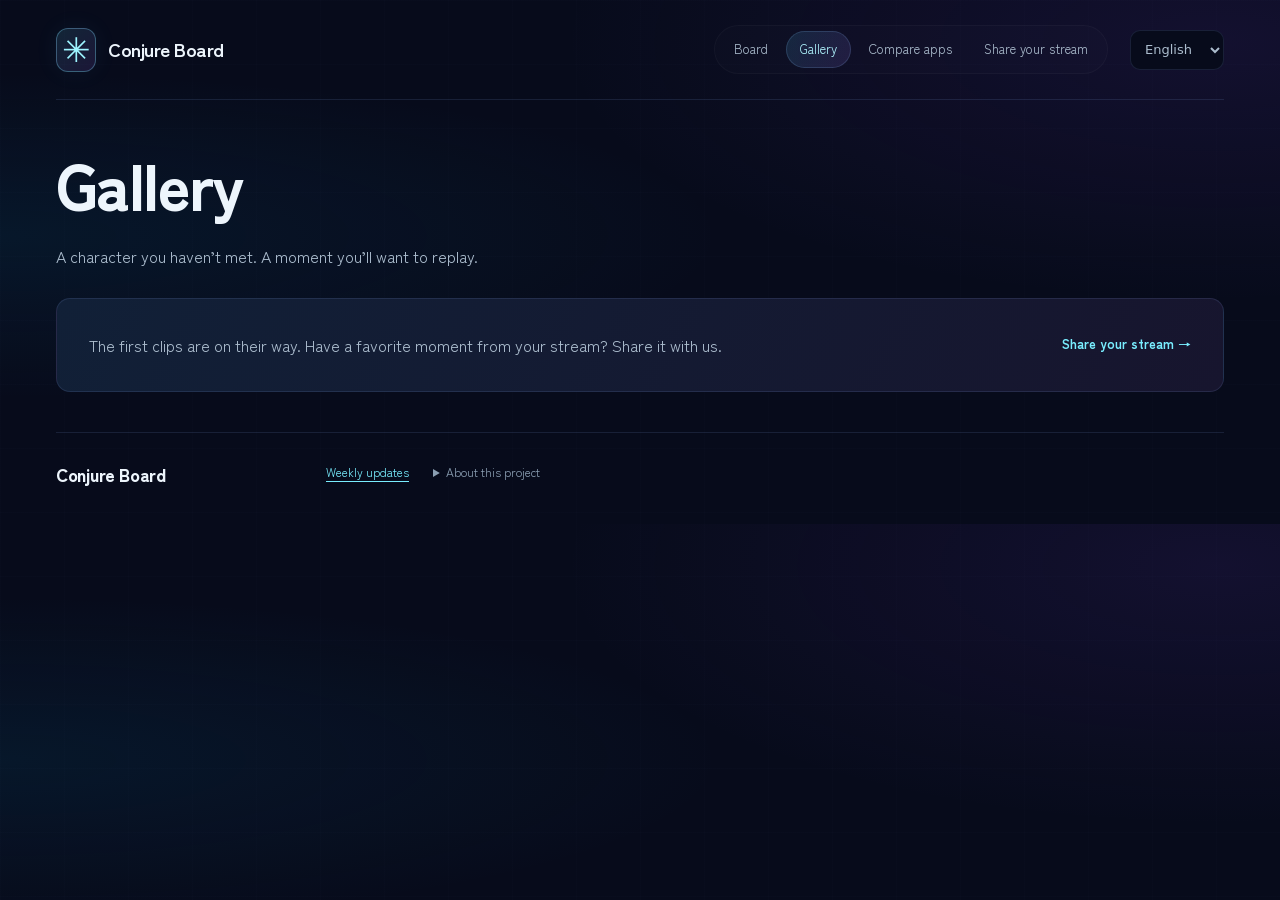
==== commit 152d25b0: "Publish 2026-09-07 from same-spec 0c8dcaf" ====
--- a/gallery.html
+++ b/gallery.html
@@ -1,10 +1,17 @@
 <!doctype html><html lang="en"><head><meta charset="utf-8"><meta name="viewport" content="width=device-width,initial-scale=1"><meta name="theme-color" content="#080d17">
 <title>Gallery · Conjure Board</title>
-<link rel="stylesheet" href="https://fonts.googleapis.com/css2?family=Zen+Kaku+Gothic+New:wght@400;500;700&family=Syne:wght@600;800&family=JetBrains+Mono:wght@400;600&display=swap">
-<link rel="stylesheet" href="assets/style.css?v=34811d6737ae"></head><body class="page-gallery"><a class="skip-link" href="#main"><span data-l="en" class="on">Skip to content</span><span data-l="ja">本文へ移動</span><span data-l="ko">본문으로 이동</span><span data-l="zh-Hans">跳转到正文</span><span data-l="zh-Hant">跳至主要內容</span></a><div class="wrap">
-<header class="top"><a class="brand" href="./"><span class="brand-mark" aria-hidden="true">✳</span><span>Conjure Board<small>castconjure × AI OshiBloom</small></span></a>
-<nav class="main" aria-label="Main navigation"><a href="index.html"><span data-l="en" class="on">Board</span><span data-l="ja">Board</span><span data-l="ko">Board</span><span data-l="zh-Hans">榜单</span><span data-l="zh-Hant">榜單</span></a><a href="gallery.html" aria-current="page"><span data-l="en" class="on">Gallery</span><span data-l="ja">ギャラリー</span><span data-l="ko">갤러리</span><span data-l="zh-Hans">画廊</span><span data-l="zh-Hant">藝廊</span></a><a href="versus.html"><span data-l="en" class="on">Compare apps</span><span data-l="ja">アプリを比べる</span><span data-l="ko">앱 비교</span><span data-l="zh-Hans">比较应用</span><span data-l="zh-Hant">比較應用程式</span></a><a href="report.html"><span data-l="en" class="on">Share your stream</span><span data-l="ja">配信を紹介する</span><span data-l="ko">방송 소개하기</span><span data-l="zh-Hans">分享直播</span><span data-l="zh-Hant">分享直播</span></a><a href="weekly.html"><span data-l="en" class="on">Weekly updates</span><span data-l="ja">今週のようす</span><span data-l="ko">주간 소식</span><span data-l="zh-Hans">每周动态</span><span data-l="zh-Hant">每週動態</span></a></nav>
+<meta name="description" content="Bring them to life. Say hello to someone new.">
+<meta property="og:title" content="Gallery · Conjure Board">
+<meta property="og:description" content="Bring them to life. Say hello to someone new.">
+<meta property="og:type" content="website">
+<meta property="og:image" content="https://purankuton2001.github.io/conjure-board/assets/character-world.png">
+<meta property="og:image:alt" content="Original AI-generated concept illustration of a character stepping toward a new world">
+<meta name="twitter:card" content="summary_large_image">
+<link rel="stylesheet" href="https://fonts.googleapis.com/css2?family=Zen+Kaku+Gothic+New:wght@400;500;700&family=JetBrains+Mono:wght@400;600&display=swap">
+<link rel="stylesheet" href="assets/style.css?v=24b2fa99bf94"></head><body class="page-gallery"><a class="skip-link" href="#main"><span data-l="en" class="on">Skip to content</span><span data-l="ja">本文へ移動</span><span data-l="ko">본문으로 이동</span><span data-l="zh-Hans">跳转到正文</span><span data-l="zh-Hant">跳至主要內容</span></a><div class="wrap">
+<header class="top"><a class="brand" href="./"><span class="brand-mark" aria-hidden="true">✳</span><span>Conjure Board</span></a>
+<nav class="main" aria-label="Main navigation"><a href="index.html"><span data-l="en" class="on">Board</span><span data-l="ja">Board</span><span data-l="ko">Board</span><span data-l="zh-Hans">榜单</span><span data-l="zh-Hant">榜單</span></a><a href="gallery.html" aria-current="page"><span data-l="en" class="on">Gallery</span><span data-l="ja">ギャラリー</span><span data-l="ko">갤러리</span><span data-l="zh-Hans">画廊</span><span data-l="zh-Hant">藝廊</span></a><a href="versus.html"><span data-l="en" class="on">Compare apps</span><span data-l="ja">アプリを比べる</span><span data-l="ko">앱 비교</span><span data-l="zh-Hans">比较应用</span><span data-l="zh-Hant">比較應用程式</span></a><a href="report.html"><span data-l="en" class="on">Share your stream</span><span data-l="ja">配信を紹介する</span><span data-l="ko">방송 소개하기</span><span data-l="zh-Hans">分享直播</span><span data-l="zh-Hant">分享直播</span></a></nav>
 <div class="lang"><select data-language-select aria-label="Language"><option value="en" lang="en" selected>English</option><option value="ja" lang="ja">日本語</option><option value="ko" lang="ko">한국어</option><option value="zh-Hans" lang="zh-Hans">简体中文</option><option value="zh-Hant" lang="zh-Hant">繁體中文</option></select></div></header>
-<main id="main"><div class="page-label"><span class="status-dot" aria-hidden="true"></span> SAME SPEC / GALLERY<span class="edition">2026-09-07</span></div><h1><span data-l="en" class="on">Gallery</span><span data-l="ja">ギャラリー</span><span data-l="ko">갤러리</span><span data-l="zh-Hans">画廊</span><span data-l="zh-Hant">藝廊</span></h1><p class="lede"><span data-l="en" class="on">Meet the characters through their best moments on stream. Find a clip that makes you want to watch more.</span><span data-l="ja">表情やしぐさ、コメントへの返事。配信のワンシーンから、気になるキャラクターを見つけてください。</span><span data-l="ko">표정과 몸짓, 채팅에 대한 대답. 방송 속 한 장면에서 마음에 드는 캐릭터를 만나보세요.</span><span data-l="zh-Hans">表情、动作，还有对弹幕的回应。从直播片段中，发现你喜欢的角色。</span><span data-l="zh-Hant">表情、動作，還有對聊天室的回應。從直播片段中，發現你喜歡的角色。</span></p><div class="empty"><span data-l="en" class="on">The first clips are on their way. Have a favorite moment from your stream? Share it with us.</span><span data-l="ja">クリップはこれから集まります。あなたの配信のお気に入りの場面も、ぜひ紹介してください。</span><span data-l="ko">첫 클립을 기다리고 있어요. 내 방송에서 좋아하는 장면도 소개해 주세요.</span><span data-l="zh-Hans">精彩片段正在征集中，也欢迎分享你直播中喜欢的瞬间。</span><span data-l="zh-Hant">精彩片段正在徵集中，也歡迎分享你直播中喜歡的瞬間。</span> <a class="text-link" href="report.html"><span data-l="en" class="on">Share your stream</span><span data-l="ja">配信を紹介する</span><span data-l="ko">방송 소개하기</span><span data-l="zh-Hans">分享直播</span><span data-l="zh-Hant">分享直播</span> →</a></div></main>
-<footer><a class="footer-brand" href="./">Conjure Board</a><div><span data-l="en" class="on">An independent community project for original AI characters. Not sponsored by the model or video providers.</span><span data-l="ja">オリジナルの AI キャラクターを紹介する、有志のプロジェクトです。モデル・映像生成サービス各社によるスポンサー企画ではありません。</span><span data-l="ko">오리지널 AI 캐릭터를 소개하는 독립 커뮤니티 프로젝트입니다. 모델·영상 서비스 업체의 후원을 받지 않습니다.</span><span data-l="zh-Hans">这是一个介绍原创 AI 角色的独立社区项目，未受模型或视频服务商赞助。</span><span data-l="zh-Hant">這是一個介紹原創 AI 角色的獨立社群專案，未受模型或影片服務商贊助。</span><p><span data-l="en" class="on">For a correction or removal, open a GitHub issue with the entry and your request. For removal, start the title with “takedown:”.</span><span data-l="ja">掲載内容の修正・取り下げは、対象のページとご希望を添えて GitHub からご連絡ください。取り下げの場合は件名を「takedown:」で始めてください。</span><span data-l="ko">수정이나 삭제는 해당 페이지와 요청 내용을 GitHub에 남겨주세요. 삭제 요청 제목은 “takedown:”으로 시작해 주세요.</span><span data-l="zh-Hans">如需修改或下架，请通过 GitHub 提供相关页面和请求内容。下架请求标题请以“takedown:”开头。</span><span data-l="zh-Hant">如需修改或下架，請透過 GitHub 提供相關頁面和請求內容。下架請求標題請以「takedown:」開頭。</span> <a href="https://github.com/purankuton2001/conjure-board/issues/new">GitHub ↗</a></p></div></footer>
-</div><script type="module" src="assets/language.js?v=34811d6737ae"></script></body></html>+<main id="main"><h1><span data-l="en" class="on">Gallery</span><span data-l="ja">ギャラリー</span><span data-l="ko">갤러리</span><span data-l="zh-Hans">画廊</span><span data-l="zh-Hant">藝廊</span></h1><p class="lede"><span data-l="en" class="on">A character you haven’t met. A moment you’ll want to replay.</span><span data-l="ja">まだ知らないキャラクターと、何度も見たくなるワンシーン。</span><span data-l="ko">아직 만나지 못한 캐릭터, 다시 보고 싶은 한 장면.</span><span data-l="zh-Hans">遇见新的角色，重温心动的一幕。</span><span data-l="zh-Hant">遇見新的角色，重溫心動的一幕。</span></p><div class="empty"><span data-l="en" class="on">The first clips are on their way. Have a favorite moment from your stream? Share it with us.</span><span data-l="ja">クリップはこれから集まります。あなたの配信のお気に入りの場面も、ぜひ紹介してください。</span><span data-l="ko">첫 클립을 기다리고 있어요. 내 방송에서 좋아하는 장면도 소개해 주세요.</span><span data-l="zh-Hans">精彩片段正在征集中，也欢迎分享你直播中喜欢的瞬间。</span><span data-l="zh-Hant">精彩片段正在徵集中，也歡迎分享你直播中喜歡的瞬間。</span> <a class="text-link" href="report.html"><span data-l="en" class="on">Share your stream</span><span data-l="ja">配信を紹介する</span><span data-l="ko">방송 소개하기</span><span data-l="zh-Hans">分享直播</span><span data-l="zh-Hant">分享直播</span> →</a></div></main>
+<footer><a class="footer-brand" href="./">Conjure Board</a><div><a href="weekly.html"><span data-l="en" class="on">Weekly updates</span><span data-l="ja">今週のようす</span><span data-l="ko">주간 소식</span><span data-l="zh-Hans">每周动态</span><span data-l="zh-Hant">每週動態</span></a><details class="footer-details"><summary><span data-l="en" class="on">About this project</span><span data-l="ja">このプロジェクトについて</span><span data-l="ko">프로젝트 소개</span><span data-l="zh-Hans">关于本项目</span><span data-l="zh-Hant">關於本專案</span></summary><p><span data-l="en" class="on">An independent community project for original AI characters. Not sponsored by the model or video providers.</span><span data-l="ja">オリジナルの AI キャラクターを紹介する、有志のプロジェクトです。モデル・映像生成サービス各社によるスポンサー企画ではありません。</span><span data-l="ko">오리지널 AI 캐릭터를 소개하는 독립 커뮤니티 프로젝트입니다. 모델·영상 서비스 업체의 후원을 받지 않습니다.</span><span data-l="zh-Hans">这是一个介绍原创 AI 角色的独立社区项目，未受模型或视频服务商赞助。</span><span data-l="zh-Hant">這是一個介紹原創 AI 角色的獨立社群專案，未受模型或影片服務商贊助。</span></p><p><span data-l="en" class="on">For a correction or removal, open a GitHub issue with the entry and your request. For removal, start the title with “takedown:”.</span><span data-l="ja">掲載内容の修正・取り下げは、対象のページとご希望を添えて GitHub からご連絡ください。取り下げの場合は件名を「takedown:」で始めてください。</span><span data-l="ko">수정이나 삭제는 해당 페이지와 요청 내용을 GitHub에 남겨주세요. 삭제 요청 제목은 “takedown:”으로 시작해 주세요.</span><span data-l="zh-Hans">如需修改或下架，请通过 GitHub 提供相关页面和请求内容。下架请求标题请以“takedown:”开头。</span><span data-l="zh-Hant">如需修改或下架，請透過 GitHub 提供相關頁面和請求內容。下架請求標題請以「takedown:」開頭。</span> <a href="https://github.com/purankuton2001/conjure-board/issues/new">GitHub ↗</a></p></details></div></footer>
+</div><script type="module" src="assets/language.js?v=24b2fa99bf94"></script></body></html>
--- a/assets/style.css
+++ b/assets/style.css
@@ -38,7 +38,7 @@
 .skip-link { position: absolute; top: -90px; left: 20px; padding: 12px 20px; background: var(--acc); color: var(--acc-ink); z-index: 10; }
 .skip-link:focus { top: 12px; }
 header.top { display: flex; align-items: center; gap: 22px; min-height: 100px; border-bottom: 1px solid var(--line); }
-.brand { display: flex; align-items: center; gap: 12px; font: 800 20px/1.3 Syne, system-ui, sans-serif; letter-spacing: -.04em; text-decoration: none; color: var(--ink); white-space: nowrap; }
+.brand { display: flex; align-items: center; gap: 12px; font: 800 20px/1.3 "Zen Kaku Gothic New", system-ui, sans-serif; letter-spacing: -.04em; text-decoration: none; color: var(--ink); white-space: nowrap; }
 .brand-mark { display: grid; place-items: center; width: 40px; height: 44px; border: 1px solid #79ede13d; border-radius: 12px; color: var(--acc); background: #79ede10b; font: 34px/1 system-ui; }
 .brand small { display: block; margin-top: 5px; font: 400 10px/1.4 "JetBrains Mono", monospace; color: var(--mut); letter-spacing: .01em; }
 .main { display: flex; gap: 4px; margin-left: auto; padding: 5px; background: #ffffff03; border: 1px solid #ffffff08; border-radius: 30px; }
@@ -50,41 +50,12 @@
 .page-label { display: flex; align-items: center; gap: 10px; margin: 28px 0 40px; font: 400 10px/1.5 "JetBrains Mono", monospace; letter-spacing: .13em; color: var(--mut); }
 .status-dot { width: 6px; height: 6px; background: var(--acc); border-radius: 50%; box-shadow: 0 0 12px #79ede180; }
 .edition { margin-left: auto; letter-spacing: .04em; }
-h1 { max-width: 950px; font: 800 clamp(36px, 5vw, 64px)/1.12 Syne, "Zen Kaku Gothic New", sans-serif; letter-spacing: -.055em; margin: 0 0 22px; text-wrap: balance; }
+h1 { max-width: 950px; font: 800 clamp(36px, 5vw, 64px)/1.12 "Zen Kaku Gothic New", sans-serif; letter-spacing: -.055em; margin: 0 0 22px; text-wrap: balance; }
 .lede { color: var(--ink-2); font-size: 16px; max-width: 65ch; margin: 0 0 28px; }
-.board-intro { display: grid; grid-template-columns: 1.1fr 1fr; gap: 64px; align-items: center; margin: 0 0 64px; min-height: 400px; }
-.board-intro > * { min-width: 0; }
-.eyebrow { display: inline-block; font-size: 12px; color: var(--acc); font-weight: 500; margin: 0 0 22px; letter-spacing: .04em; }
-.board-intro .eyebrow { padding: 5px 12px; border: 1px solid #79ede126; border-radius: 30px; background: #79ede108; }
-.board-intro h1 { font-size: clamp(60px, 7.3vw, 98px); line-height: .99; letter-spacing: -.065em; margin-bottom: 24px; background: linear-gradient(115deg, #fff 12%, #deedf6 54%, #7ea7b5); background-clip: text; -webkit-text-fill-color: transparent; }
-.title-dot { -webkit-text-fill-color: var(--acc); }
-.board-intro .lede { max-width: 47ch; font-size: 15px; line-height: 1.9; }
-.hero-actions { display: flex; align-items: center; gap: 26px; flex-wrap: wrap; }
 .btn { display: inline-flex; align-items: center; justify-content: space-between; gap: 28px; padding: 12px 21px; border: 1px solid #c1fff333; border-radius: 9px; background: var(--acc); color: var(--acc-ink); text-decoration: none; font-size: 13px; font-weight: 700; box-shadow: 0 0 25px #79ede110; transition: transform .2s, box-shadow .2s; }
 .btn:hover { color: var(--acc-ink); background: #aefff4; transform: translateY(-2px); box-shadow: 0 5px 30px #79ede124; }
 .text-link { font-size: 13px; font-weight: 700; text-decoration: none; }
-.experiment-card { position: relative; isolation: isolate; overflow: hidden; padding: 22px 26px; border: 1px solid #547a8059; border-radius: 20px; background: radial-gradient(ellipse at 50% 48%, #28647538, transparent 65%), linear-gradient(140deg, #16273390, #0c1324b0); box-shadow: inset 0 1px 0 #c5f9ff09, 0 30px 90px #00000020; }
-.experiment-card::before { content: ""; position: absolute; inset: 0; z-index: -1; background-image: radial-gradient(#abd6dd30 .7px, transparent .7px); background-size: 19px 19px; mask-image: radial-gradient(ellipse, black, transparent 75%); }
-.experiment-top { display: flex; justify-content: space-between; font: 10px/1.5 "JetBrains Mono", monospace; letter-spacing: .14em; color: var(--mut); }
-.experiment-top span:last-child { color: var(--acc); }
-.orbital-art { position: relative; height: 244px; display: grid; place-items: center; }
-.orbit { position: absolute; width: 84%; height: 130px; border: 1px solid #79ede145; border-radius: 50%; transform: rotate(-30deg); box-shadow: 0 0 18px #79ede107; }
-.orbit-two { transform: rotate(30deg); border-color: #b49dfc45; }
-.orbit-three { width: 166px; height: 166px; transform: none; border-style: dashed; border-color: #79ede121; }
-.orbital-core { position: relative; display: grid; place-items: center; width: 92px; height: 92px; border: 1px solid #b5fff475; border-radius: 24px; background: linear-gradient(145deg, #82f5e629, #467f9021); transform: rotate(-12deg); box-shadow: 0 0 60px #60e4d826, inset 0 0 20px #79ede111; }
-.orbital-core span { color: #b3fff1; font: 74px/1 system-ui; text-shadow: 0 0 24px #79ede16b; transform: rotate(12deg); }
-.orbit-node { position: absolute; width: 9px; height: 9px; background: var(--acc); border: 2px solid #d4fff8; border-radius: 50%; box-shadow: 0 0 18px #79ede1; }
-.node-one { left: 14%; top: 62%; }
-.node-two { right: 15%; top: 30%; background: #c9b8ff; border-color: #e6dfff; box-shadow: 0 0 18px #b299ff; }
-.orbit-caption { position: absolute; bottom: 0; color: #8fbdc6; font: 9px/1.5 "JetBrains Mono", monospace; letter-spacing: .22em; }
-.app-pair { display: flex; justify-content: center; align-items: center; gap: 15px; padding: 24px 0 20px; font: 600 15px/1.3 Syne, sans-serif; }
-.app-pair > span { display: flex; align-items: center; gap: 7px; }
-.app-dot { width: 5px; height: 5px; border-radius: 50%; background: var(--acc); }
-.oshi-dot { background: var(--pink); }
-.pair-cross { color: var(--mut); font-weight: 400; }
-.experiment-bottom { display: flex; align-items: center; gap: 18px; padding-top: 16px; border-top: 1px solid var(--line); font-size: 12px; color: var(--ink-2); }
-.experiment-bottom a { margin-left: auto; font-size: 22px; text-decoration: none; }
-h2 { font: 700 23px/1.4 Syne, "Zen Kaku Gothic New", sans-serif; letter-spacing: -.025em; margin: 42px 0 20px; padding-top: 24px; border-top: 1px solid var(--line); }
+h2 { font: 700 23px/1.4 "Zen Kaku Gothic New", sans-serif; letter-spacing: -.025em; margin: 42px 0 20px; padding-top: 24px; border-top: 1px solid var(--line); }
 h3 { font-size: 18px; margin: 25px 0 10px; }
 .section-heading { display: flex; justify-content: space-between; align-items: center; gap: 16px; margin-bottom: 20px; }
 .section-heading h2 { padding: 0; margin: 0; border: 0; }
@@ -96,7 +67,7 @@
 .hero .hv, .hero .yt { display: block; width: 100%; aspect-ratio: 16/9; background: #060a11; border: 0; object-fit: cover; }
 .hero figcaption { position: relative; padding: 17px 20px 20px; font-size: 12px; color: var(--ink-2); border-top: 1px solid var(--line); }
 .hero figcaption::before { content: ""; position: absolute; width: 35px; height: 2px; top: -1px; background: var(--card-accent, var(--acc)); }
-.hero figcaption b { display: flex; align-items: center; flex-wrap: wrap; gap: 7px; color: var(--ink); margin-bottom: 6px; font: 700 17px/1.6 Syne, sans-serif; }
+.hero figcaption b { display: flex; align-items: center; flex-wrap: wrap; gap: 7px; color: var(--ink); margin-bottom: 6px; font: 700 17px/1.6 "Zen Kaku Gothic New", sans-serif; }
 .hero figcaption a { color: var(--ink); text-decoration: none; }
 .stats { display: grid; grid-template-columns: repeat(5, minmax(0, 1fr)); border: 1px solid var(--line); background: linear-gradient(130deg, #142331a6, #101827a6); border-radius: 14px; padding: 24px 0; margin: 0 0 44px; }
 .stats > div { padding: 0 24px; border-right: 1px solid var(--line); }
@@ -127,13 +98,13 @@
 .tiers { display: grid; grid-template-columns: repeat(4, minmax(0, 1fr)); gap: 16px; }
 .tiers > .tier { display: flex; flex-direction: column; gap: 15px; padding: 24px; border: 1px solid var(--line); border-radius: 14px; background: linear-gradient(145deg, #14202eb3, #0f172380); font-size: 12px; }
 .tier-number { display: grid; place-items: center; width: 34px; height: 34px; border: 1px solid #79ede12b; border-radius: 10px; color: var(--acc); background: #79ede10a; font: 400 11px/1 "JetBrains Mono", monospace; }
-.tier .name { font: 700 18px/1.4 Syne, sans-serif; }
+.tier .name { font: 700 18px/1.4 "Zen Kaku Gothic New", sans-serif; }
 .tier > div:last-child { color: var(--ink-2); }
 .tier b { font-size: 11px; color: var(--ink); margin-right: 6px; }
 .grid { display: grid; grid-template-columns: repeat(auto-fit, minmax(min(100%, 300px), 1fr)); gap: 22px; }
 .grid > * { min-width: 0; }
 .card { background: var(--panel); border: 1px solid var(--line); border-top: 2px solid var(--card-accent, var(--acc)); border-radius: 14px; padding: 25px; font-size: 16px; overflow-wrap: anywhere; }
-.card > b { display: block; font: 800 25px/1.5 Syne, sans-serif; margin-bottom: 14px; }
+.card > b { display: block; font: 800 25px/1.5 "Zen Kaku Gothic New", sans-serif; margin-bottom: 14px; }
 .card .yt { aspect-ratio: 16/9; width: 100%; border: 0; border-radius: 8px; margin: 18px 0; }
 .callout { border-left: 2px solid var(--acc); background: var(--acc-soft); padding: 18px 22px; border-radius: 0 10px 10px 0; margin: 24px 0; font-size: 14px; }
 .callout.warn { border-color: var(--warn); background: #e8c28710; }
@@ -146,7 +117,7 @@
 dl.kv dd { margin: 0; }
 dl.kv dt:nth-last-child(2), dl.kv dd:last-child { border: 0; }
 footer { display: grid; grid-template-columns: 220px 1fr; gap: 50px; color: var(--mut); font-size: 12px; border-top: 1px solid var(--line); padding-top: 28px; margin-top: 64px; }
-.footer-brand { font: 800 18px/1.5 Syne, sans-serif; text-decoration: none; color: var(--ink); }
+.footer-brand { font: 800 18px/1.5 "Zen Kaku Gothic New", sans-serif; text-decoration: none; color: var(--ink); }
 [data-l] { display: none; }
 [data-l].on { display: inline; }
 .page-versus main, .page-report main, .page-weekly main { max-width: 960px; margin-inline: auto; }
@@ -160,13 +131,13 @@
 .copy-details .tbl { margin-top: 8px; }
 .model-credit { border-bottom: 1px solid var(--line); padding-bottom: 18px; margin-bottom: 19px; }
 .model-credit > span { display: block; font-size: 13px; color: var(--ink-2); }
-.model-credit strong { display: block; font: 800 clamp(24px, 3vw, 32px)/1.3 Syne, system-ui, sans-serif; letter-spacing: -.035em; margin-top: 7px; }
+.model-credit strong { display: block; font: 800 clamp(24px, 3vw, 32px)/1.3 "Zen Kaku Gothic New", system-ui, sans-serif; letter-spacing: -.035em; margin-top: 7px; }
 .page-versus .card > b { font-size: 19px; margin-bottom: 10px; }
 .page-versus h1.model-matchup { display: grid; grid-template-columns: minmax(0, 1fr) 48px minmax(0, 1fr); align-items: center; gap: 20px; max-width: 100%; padding: 28px 0; margin: 0 0 24px; border-block: 1px solid var(--line); text-wrap: initial; }
 .model-matchup .model-side { display: flex; flex-direction: column; gap: 14px; min-width: 0; }
 .model-matchup .model-brand { display: flex; align-items: center; gap: 10px; font: 600 18px/1.4 system-ui, sans-serif; letter-spacing: 0; }
 .model-brand img { display: block; width: 32px; height: 32px; object-fit: contain; flex-shrink: 0; background: #edf5fc; border-radius: 50%; padding: 3px; }
-.model-matchup .model-name { font: 800 clamp(30px, 4.8vw, 56px)/1.15 Syne, system-ui, sans-serif; letter-spacing: -.045em; white-space: nowrap; }
+.model-matchup .model-name { font: 800 clamp(30px, 4.8vw, 56px)/1.15 "Zen Kaku Gothic New", system-ui, sans-serif; letter-spacing: -.045em; white-space: nowrap; }
 .model-matchup .versus-separator { display: grid; place-items: center; width: 44px; height: 44px; border: 1px solid var(--line); border-radius: 50%; font: 500 14px/1 system-ui, sans-serif; color: var(--mut); background: var(--panel); }
 @media (max-width: 1100px) {
   header.top { flex-wrap: wrap; gap: 16px; padding: 20px 0; }
@@ -241,3 +212,134 @@
   html { scroll-behavior: auto; }
   *, *::before, *::after { transition: none !important; animation: none !important; }
 }
+
+/* A compact introduction, then the actual experiences. */
+main { padding-top: 48px; }
+.brand { font-weight: 700; letter-spacing: -.025em; font-size: 19px; }
+h1, h2, .card > b, .tier .name, .footer-brand { letter-spacing: -.025em; }
+.board-intro { display: block; min-height: 0; margin: 0 0 32px; text-align: center; }
+.board-intro .eyebrow { display: block; margin: 0 0 12px; padding: 0; background: none; border: 0; color: var(--acc); font-size: 12px; }
+.board-intro h1 { text-wrap: initial; max-width: none; margin: 0 0 16px; font-size: clamp(30px, 4vw, 48px); line-height: 1.4; font-weight: 700; letter-spacing: -.04em; background: none; -webkit-text-fill-color: initial; }
+.board-intro .lede { max-width: none; margin: 0; font-size: 14px; color: var(--ink-2); }
+.heroes { gap: 24px; margin-bottom: 16px; }
+.hero { background: #111c28; }
+.hero:hover { transform: none; }
+.hero figcaption { display: flex; align-items: center; justify-content: space-between; gap: 16px; padding: 20px; }
+.hero figcaption b { margin: 0; font: 700 18px/1.5 "Zen Kaku Gothic New", system-ui, sans-serif; }
+.hero figcaption p { margin: 5px 0 0; font-size: 13px; }
+.app-action { flex-shrink: 0; display: inline-flex; gap: 12px; align-items: center; padding: 10px 13px; border: 1px solid #79ede133; border-radius: 8px; color: var(--acc) !important; font-size: 12px; background: #79ede109; }
+.app-action:hover { background: #79ede11b; }
+.compare-link { text-align: center; margin-bottom: 48px; }
+.compare-link .text-link { color: var(--ink-2); font-weight: 400; }
+.page-board .empty { padding: 28px 32px; }
+.page-board .empty strong { font-weight: 500; font-size: 19px; }
+.page-board .empty p { margin-top: 7px; }
+.board-extras { margin-top: 36px; }
+.board-detail { border-bottom: 1px solid var(--line); }
+.board-detail > summary { cursor: pointer; padding: 18px 0; color: var(--ink-2); font-size: 14px; }
+.board-detail[open] > summary { color: var(--ink); margin-bottom: 12px; }
+.board-detail .tiers { margin-bottom: 20px; }
+.board-detail .empty { margin-bottom: 24px; }
+footer { margin-top: 40px; }
+.footer-details { display: inline-block; margin-left: 24px; vertical-align: top; }
+.footer-details summary { cursor: pointer; }
+.footer-details[open] { display: block; margin: 16px 0 0; }
+@media (max-width: 1100px) {
+ header.top { min-height: 80px; }
+ .hero figcaption { align-items: flex-start; flex-direction: column; }
+}
+@media (max-width: 700px) {
+ main { padding-top: 32px; }
+ .board-intro { margin-bottom: 24px; text-align: left; }
+ .board-intro h1 { font-size: clamp(24px, 6.6vw, 40px); }
+ .board-intro .lede { font-size: 13px; line-height: 1.8; }
+ .brand { font-size: 17px; }
+ .main { justify-content: space-between; }
+ .main a { font-size: 12px; padding: 8px; }
+ .hero figcaption { gap: 14px; padding: 18px; }
+ .app-action { justify-content: space-between; width: 100%; }
+ .compare-link { margin-bottom: 32px; }
+ .page-board .empty { padding: 24px; }
+ .page-board .empty > div { flex-basis: 100%; }
+ .page-board .empty .btn { margin-top: 4px; }
+ .page-board .section-heading h2 { font-size: 19px; }
+ .page-board .section-heading .text-link { font-size: 12px; }
+ .footer-details { display: block; margin: 12px 0 0; }
+}
+
+.board-intro h1 .title-phrase { display: inline-block; white-space: nowrap; }
+
+.tech-stack { display: flex; flex-wrap: wrap; align-items: center; justify-content: center; gap: 10px; margin-bottom: 22px; }
+.tech-stack > span { display: inline-flex; align-items: center; gap: 8px; padding: 7px 12px; border: 1px solid #79ede128; border-radius: 9px; background: #101e2c; font: 600 14px/1.4 system-ui, sans-serif; color: #edf5fc; }
+.tech-stack img { width: 24px; height: 24px; object-fit: contain; background: #edf5fc; border-radius: 6px; padding: 3px; }
+.tech-stack > i { font: 400 12px/1 system-ui, sans-serif; color: var(--mut); }
+.page-versus .tech-stack { justify-content: flex-start; }
+@media(max-width:700px) {
+ .tech-stack { justify-content: flex-start; gap: 6px; }
+ .tech-stack > span { padding: 6px 8px; font-size: 12px; gap: 6px; }
+ .tech-stack img { width: 20px; height: 20px; }
+}
+
+/* The cover's character world, carried into the interactive site. */
+:root { --bg: #070b1b; --panel: #10172c; --panel-2: #17223b; --acc: #79eeff; --acc-ink: #071b2b; --acc-soft: #122a3e; --line: #819bdd26; --pink: #bd9cff; }
+body { background: radial-gradient(ellipse at 95% 8%, #6a34bc20, transparent 38%), radial-gradient(ellipse at 0 45%, #087aa81c, transparent 40%), var(--bg); }
+header.top { border-color: #91b5ff20; }
+.brand-mark { color: #9ef4ff; background: linear-gradient(135deg, #5ee4ff20, #ab68ff20); border-color: #80dfff55; box-shadow: 0 0 24px #63cdff10; }
+.main a[aria-current] { color: #b1f6ff; background: linear-gradient(120deg, #48ceff20, #a773ff20); box-shadow: inset 0 0 0 1px #90caff2b; }
+.page-board main { padding-top: 28px; }
+.board-intro { isolation: isolate; position: relative; display: flex; flex-direction: column; justify-content: center; min-height: 520px; padding: 56px 48px 108px; margin-bottom: 28px; overflow: hidden; border: 1px solid #86caff40; border-radius: 24px; text-align: left; background: #101a30; box-shadow: 0 24px 80px #02061670, 0 0 50px #5c84ff0a; }
+.world-art { position: absolute; inset: 0; z-index: -3; width: 100%; height: 100%; object-fit: cover; object-position: center; }
+.board-intro::before { content: ''; position: absolute; inset: 0; z-index: -2; background: linear-gradient(90deg, #070d23ed 0%, #0b1532b8 35%, #09132908 70%), linear-gradient(0deg, #080e23 0%, transparent 38%); }
+.world-grid { position: absolute; z-index: -1; right: -10%; bottom: -110px; width: 80%; height: 280px; transform: perspective(360px) rotateX(52deg) rotateZ(-12deg); background-image: linear-gradient(#78edff35 1px, transparent 1px), linear-gradient(90deg, #ad88ff40 1px, transparent 1px); background-size: 42px 42px; mask-image: linear-gradient(transparent, #000 45%, transparent); pointer-events: none; }
+.intro-copy { max-width: 60%; }
+.board-intro h1 { font-size: clamp(32px, 3.7vw, 48px); line-height: 1.45; letter-spacing: -.045em; margin-bottom: 18px; color: #f4f7ff; text-shadow: 0 2px 24px #090e29; }
+.board-intro h1 .title-phrase { white-space: normal; }
+.board-intro h1 .title-phrase:last-child { color: #9bedff; }
+.board-intro .lede { color: #c1cee4; font-size: 14px; max-width: 32em; }
+.intro-copy .btn { margin-top: 26px; }
+.btn { background: linear-gradient(115deg, #9af2ff, #a3bcff); color: #091c35; border-color: #c6f8ff88; box-shadow: 0 0 24px #73deff20; }
+.btn:hover { background: #c3f7ff; color: #091c35; }
+.intro-tech { position: absolute; bottom: 24px; left: 48px; right: 32px; }
+.tech-stack { gap: 10px; }
+.intro-tech .tech-stack { justify-content: flex-start; margin: 0; }
+.tech-stack > span { background: #0b142ad9; border-color: #91c7ff30; padding: 9px 12px; border-radius: 10px; }
+.tech-stack > span:first-child { color: #9becff; border-color: #73e0ff45; }
+.tech-stack > span:nth-of-type(2) { color: #d6baff; border-color: #b890ff45; }
+.tech-stack img { background: transparent; filter: brightness(0) invert(1); padding: 1px; border-radius: 0; }
+.heroes { scroll-margin-top: 24px; gap: 24px; }
+.hero { border-radius: 18px; border-color: #72dfff40; background: linear-gradient(140deg, #122238, #0e1429); box-shadow: 0 10px 36px #00000025; }
+.hero:nth-child(2) { border-color: #b48bff45; background: linear-gradient(140deg, #201d3c, #101529); }
+.hero:hover { border-color: #95ddff; }
+.hero:nth-child(2):hover { border-color: #c4a8ff; }
+.hero figcaption { border-color: #84bcff26; }
+.hero figcaption::before { width: 80px; background: linear-gradient(90deg, #77eaff, transparent); }
+.hero:nth-child(2) figcaption::before { background: linear-gradient(90deg, #b78aff, transparent); }
+.app-action { color: #b0f2ff !important; border-color: #7ddeff45; background: #68ccff0d; }
+.hero:nth-child(2) .app-action { color: #decbff !important; border-color: #b48bff45; background: #a776ff10; }
+.empty, .card, .tiers > .tier { background: linear-gradient(120deg, #112037, #17152e); }
+.page-board .empty { border-color: #98b4ff30; border-radius: 18px; }
+.compare-link .text-link { color: #b3c4e2; }
+@media (max-width: 900px) {
+ .board-intro { min-height: 490px; padding: 36px 28px 115px; }
+ .intro-copy { max-width: 65%; }
+ .intro-tech { left: 28px; right: 28px; }
+}
+@media (max-width: 700px) {
+ .page-board main { padding-top: 20px; }
+ .board-intro { min-height: 580px; justify-content: flex-end; padding: 250px 22px 110px; border-radius: 18px; }
+ .world-art { height: 75%; object-position: 73% top; }
+ .board-intro::before { background: linear-gradient(0deg, #0a1127 20%, #0a1127ed 36%, #0a112730 66%, #0a112710); }
+ .intro-copy { max-width: 100%; }
+ .board-intro h1 { font-size: clamp(27px, 7vw, 38px); line-height: 1.4; margin-bottom: 12px; }
+ .board-intro .lede { font-size: 13px; }
+ .intro-copy .btn { margin-top: 20px; }
+ .intro-tech { left: 22px; right: 22px; bottom: 22px; }
+ .intro-tech .tech-stack { gap: 6px; }
+ .tech-stack > span { font-size: 11px; padding: 6px 8px; gap: 5px; }
+ .tech-stack img { width: 18px; height: 18px; }
+ .world-grid { width: 120%; bottom: -140px; }
+}
+@media (max-width: 700px) {
+ .board-intro h1:has([data-l="ja"].on) { font-size: clamp(20px, 6vw, 36px); }
+ .board-intro h1 [data-l="ja"] .title-phrase { display: block; white-space: nowrap; }
+}
